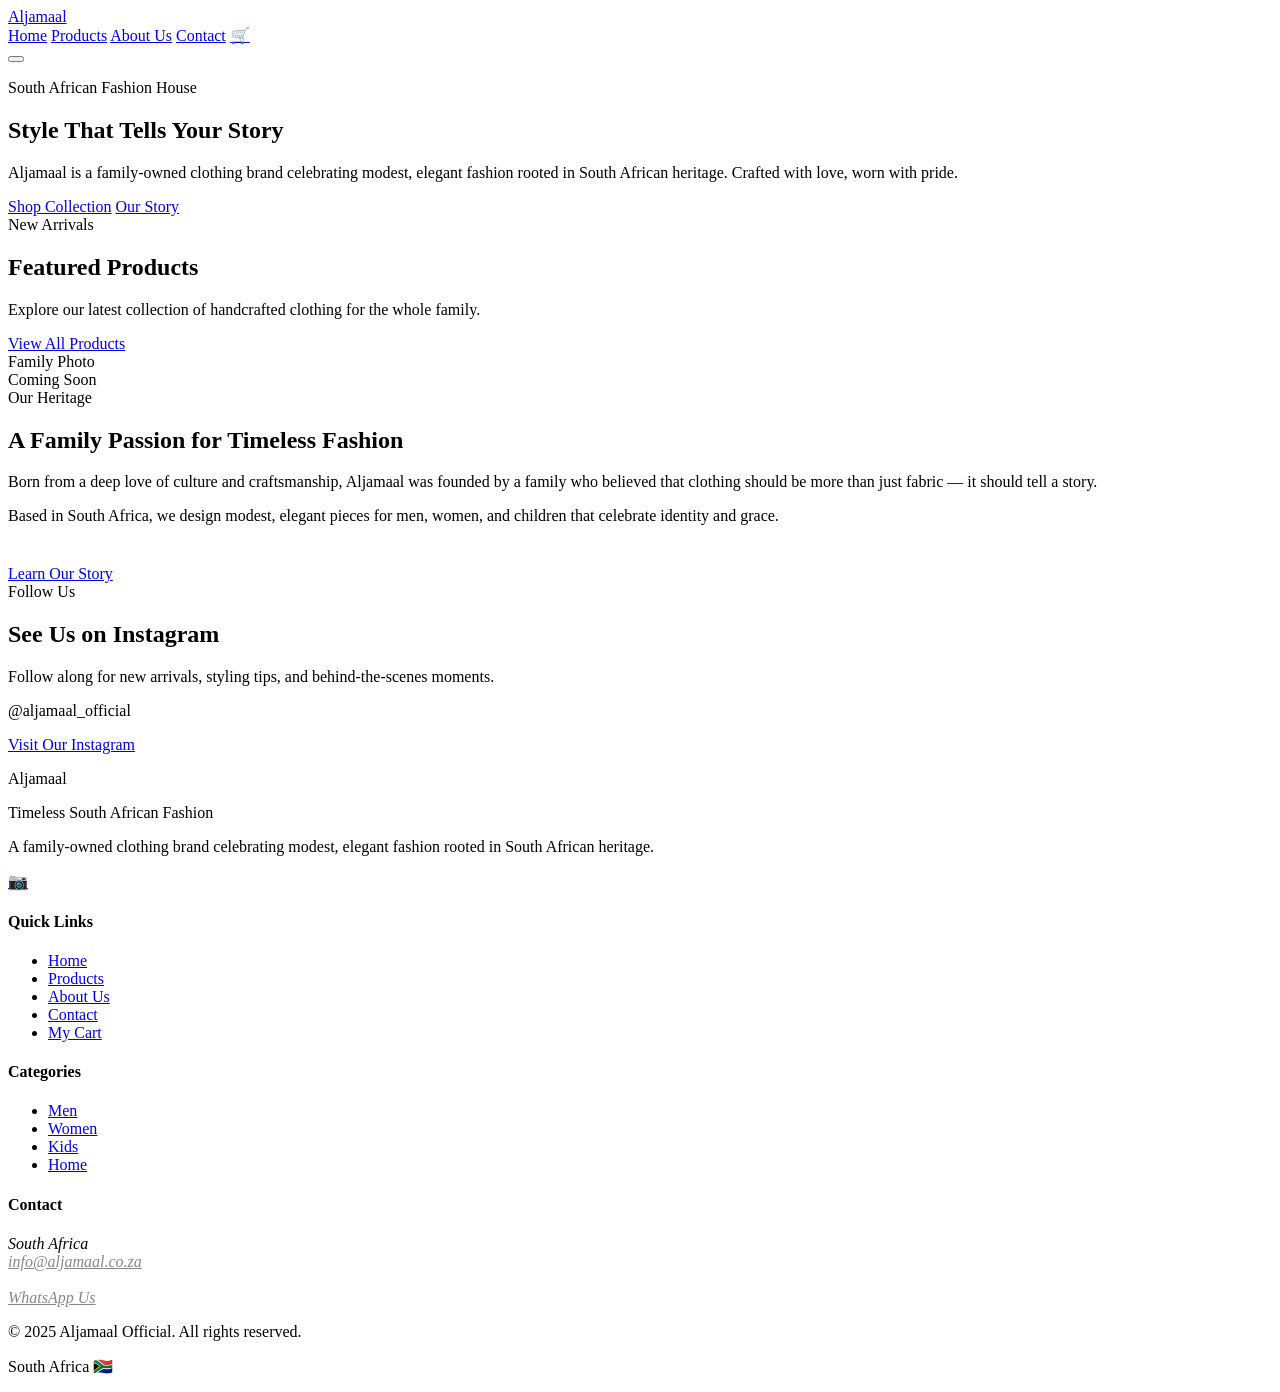
==== index.html @ 651dffe0 "Add real Aljamaal product catalog and update category filters - Replaced placeholder products with 1" ====
<!DOCTYPE html>
<html lang="en">

<head>
  <meta charset="UTF-8">
  <meta name="viewport" content="width=device-width, initial-scale=1.0">
  <title>Aljamaal Official — Timeless South African Fashion</title>
  <meta name="description" content="Aljamaal Official is a family-owned South African clothing brand offering elegant, modest fashion for men, women, and kids.">
  <link rel="stylesheet" href="css/styles.css">
</head>

<body>

  <!-- ====================================================
       NAVIGATION BAR
       ==================================================== -->
  <nav class="navbar">
    <div class="navbar-inner">

      <!-- Logo -->
      <a href="index.html" class="navbar-logo">
        <div class="logo-text">Al<span>jamaal</span></div>
      </a>

      <!-- Desktop Links -->
      <div class="navbar-links">
        <a href="index.html">Home</a>
        <a href="products.html">Products</a>
        <a href="about.html">About Us</a>
        <a href="contact.html">Contact</a>
        <a href="cart.html" class="cart-link">
          🛒
          <span class="cart-badge" style="display:none;">0</span>
        </a>
      </div>

      <!-- Hamburger button (visible on mobile only) -->
      <button class="hamburger" aria-label="Open menu">
        <span></span>
        <span></span>
        <span></span>
      </button>

    </div>
  </nav>

  <!-- ====================================================
       HERO SECTION
       ==================================================== -->
  <section class="hero">
    <div class="container">
      <div class="hero-content">
        <p class="hero-subtitle">South African Fashion House</p>
        <h1>Style That Tells <span>Your Story</span></h1>
        <p class="hero-desc">
          Aljamaal is a family-owned clothing brand celebrating modest,
          elegant fashion rooted in South African heritage. Crafted with love,
          worn with pride.
        </p>
        <div class="hero-buttons">
          <a href="products.html" class="btn btn-primary">Shop Collection</a>
          <a href="about.html" class="btn btn-outline">Our Story</a>
        </div>
      </div>
    </div>
  </section>

  <!-- ====================================================
       FEATURED PRODUCTS
       ==================================================== -->
  <section>
    <div class="container">
      <div class="section-header">
        <span class="label">New Arrivals</span>
        <h2>Featured Products</h2>
        <p>Explore our latest collection of handcrafted clothing for the whole family.</p>
      </div>

      <!-- Products are loaded here automatically by script.js -->
      <div class="products-grid" id="featured-products"></div>

      <div class="text-center mt-40">
        <a href="products.html" class="btn btn-dark">View All Products</a>
      </div>
    </div>
  </section>

  <!-- ====================================================
       ABOUT TEASER
       ==================================================== -->
  <section class="about-teaser">
    <div class="container">
      <div class="about-teaser-inner">

        <div class="about-teaser-img">
          <div class="img-placeholder">
            <span>Family Photo<br>Coming Soon</span>
          </div>
        </div>

        <div class="about-teaser-text">
          <span class="label">Our Heritage</span>
          <h2>A Family Passion for Timeless Fashion</h2>
          <p>
            Born from a deep love of culture and craftsmanship, Aljamaal was founded
            by a family who believed that clothing should be more than just fabric —
            it should tell a story.
          </p>
          <p>
            Based in South Africa, we design modest, elegant pieces for men, women,
            and children that celebrate identity and grace.
          </p>
          <a href="about.html" class="btn btn-primary" style="display:inline-block; margin-top:24px;">
            Learn Our Story
          </a>
        </div>

      </div>
    </div>
  </section>

  <!-- ====================================================
       INSTAGRAM / SOCIAL SECTION
       ==================================================== -->
  <section class="instagram-section">
    <div class="container">
      <div class="section-header">
        <span class="label">Follow Us</span>
        <h2>See Us on Instagram</h2>
        <p>Follow along for new arrivals, styling tips, and behind-the-scenes moments.</p>
      </div>
      <p class="ig-handle">@aljamaal_official</p>
      <a href="https://www.instagram.com/aljamaal_official/" target="_blank" rel="noopener" class="btn btn-dark">
        Visit Our Instagram
      </a>
    </div>
  </section>

  <!-- ====================================================
       FOOTER
       ==================================================== -->
  <footer class="footer">
    <div class="container">
      <div class="footer-grid">

        <div class="footer-brand">
          <p class="brand-name">Al<span>jamaal</span></p>
          <p class="tagline">Timeless South African Fashion</p>
          <p>A family-owned clothing brand celebrating modest, elegant fashion rooted in South African heritage.</p>
          <div class="social-links">
            <a href="https://www.instagram.com/aljamaal_official/" target="_blank" rel="noopener" aria-label="Instagram">📷</a>
          </div>
        </div>

        <div class="footer-col">
          <h4>Quick Links</h4>
          <ul>
            <li><a href="index.html">Home</a></li>
            <li><a href="products.html">Products</a></li>
            <li><a href="about.html">About Us</a></li>
            <li><a href="contact.html">Contact</a></li>
            <li><a href="cart.html">My Cart</a></li>
          </ul>
        </div>

        <div class="footer-col">
          <h4>Categories</h4>
          <ul>
            <li><a href="products.html">Men</a></li>
            <li><a href="products.html">Women</a></li>
            <li><a href="products.html">Kids</a></li>
            <li><a href="products.html">Home</a></li>
          </ul>
        </div>

        <div class="footer-col">
          <h4>Contact</h4>
          <address>
            South Africa<br>
            <!-- Replace with real contact info from your client -->
            <a href="mailto:info@aljamaal.co.za" style="color:#888;">info@aljamaal.co.za</a><br><br>
            <a href="https://wa.me/27000000000" style="color:#888;">WhatsApp Us</a>
          </address>
        </div>

      </div>

      <div class="footer-bottom">
        <p>&copy; 2025 Aljamaal Official. All rights reserved.</p>
        <p>South Africa 🇿🇦</p>
      </div>
    </div>
  </footer>

  <!-- Scripts: load product data first, then main script -->
  <script src="js/products-data.js"></script>
  <script src="js/script.js"></script>

</body>
</html>
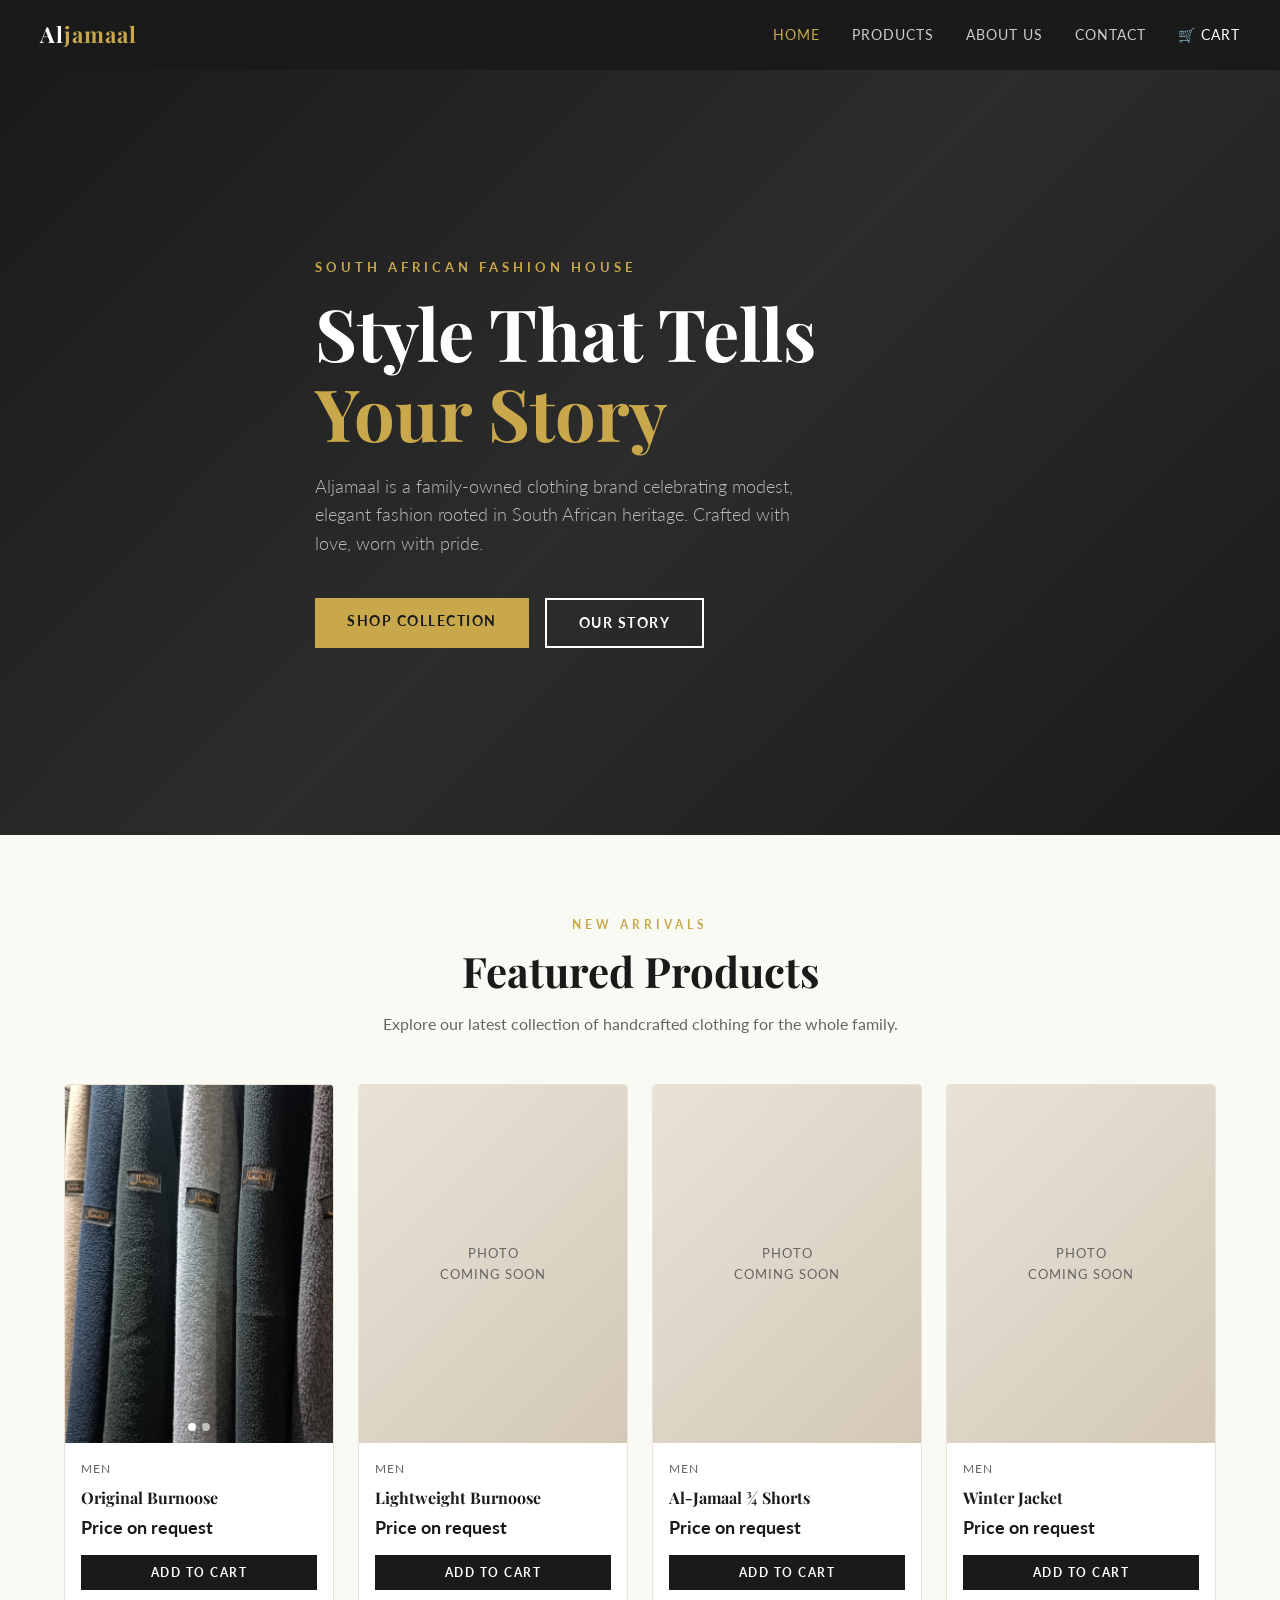
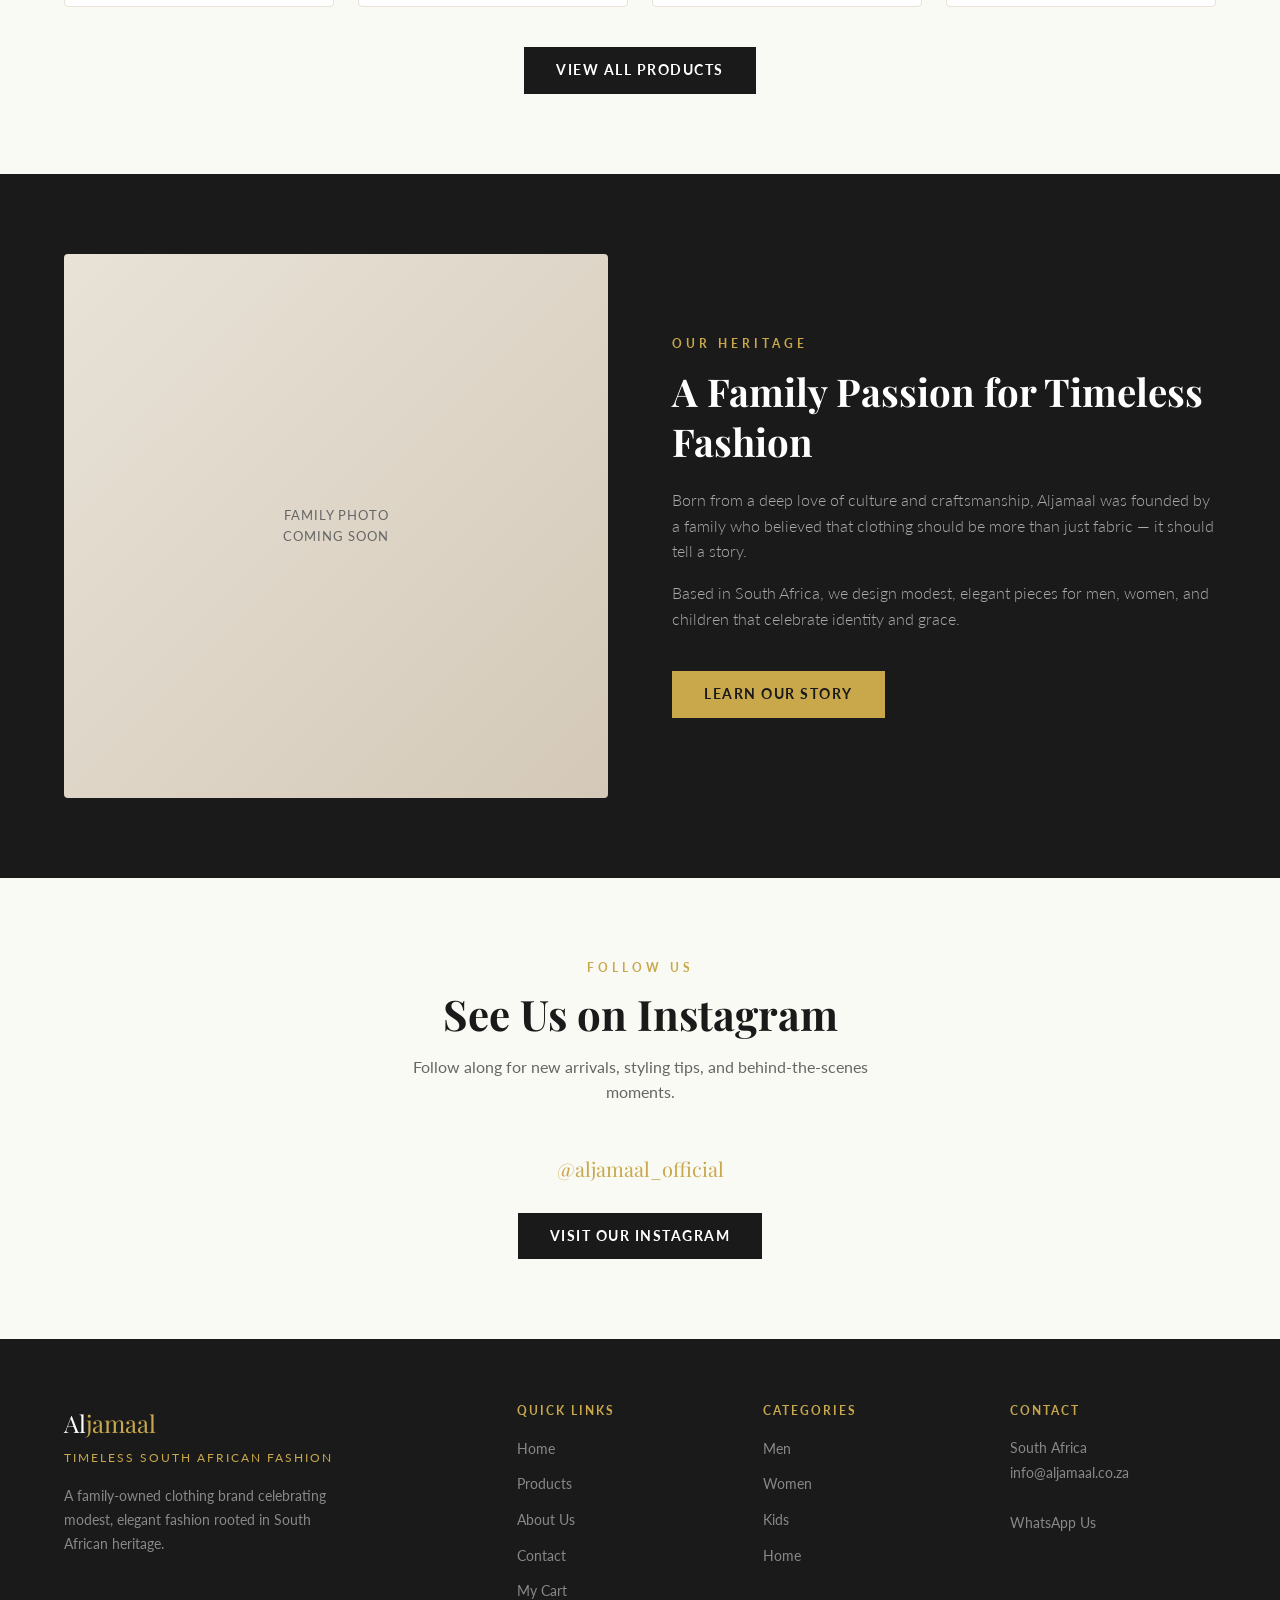
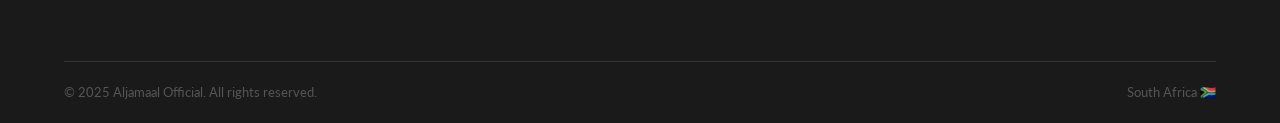
==== commit 0ef5b25d: "Add product images and image slider feature" ====
--- a/index.html
+++ b/index.html
@@ -29,7 +29,7 @@
         <a href="about.html">About Us</a>
         <a href="contact.html">Contact</a>
         <a href="cart.html" class="cart-link">
-          🛒
+          🛒 Cart
           <span class="cart-badge" style="display:none;">0</span>
         </a>
       </div>
@@ -147,9 +147,6 @@
           <p class="brand-name">Al<span>jamaal</span></p>
           <p class="tagline">Timeless South African Fashion</p>
           <p>A family-owned clothing brand celebrating modest, elegant fashion rooted in South African heritage.</p>
-          <div class="social-links">
-            <a href="https://www.instagram.com/aljamaal_official/" target="_blank" rel="noopener" aria-label="Instagram">📷</a>
-          </div>
         </div>
 
         <div class="footer-col">
@@ -166,10 +163,10 @@
         <div class="footer-col">
           <h4>Categories</h4>
           <ul>
-            <li><a href="products.html">Men</a></li>
-            <li><a href="products.html">Women</a></li>
-            <li><a href="products.html">Kids</a></li>
-            <li><a href="products.html">Home</a></li>
+            <li><a href="products.html?category=Men">Men</a></li>
+            <li><a href="products.html?category=Women">Women</a></li>
+            <li><a href="products.html?category=Kids">Kids</a></li>
+            <li><a href="products.html?category=Home">Home</a></li>
           </ul>
         </div>
 
--- a/css/styles.css
+++ b/css/styles.css
@@ -0,0 +1,1298 @@
+/* ============================================================
+   ALJAMAAL OFFICIAL — Main Stylesheet
+   Elegant & Minimal Design
+   Colors: Cream (#FAFAF5), Gold (#C9A84C), Dark (#1A1A1A)
+   Fonts: Playfair Display (headings), Lato (body)
+   ============================================================ */
+
+@import url('https://fonts.googleapis.com/css2?family=Playfair+Display:wght@400;600;700&family=Lato:wght@300;400;700&display=swap');
+
+/* ---- Reset & Base ---- */
+*, *::before, *::after {
+  box-sizing: border-box;
+  margin: 0;
+  padding: 0;
+}
+
+:root {
+  --cream:  #FAFAF5;
+  --dark:   #1A1A1A;
+  --gold:   #C9A84C;
+  --gold-light: #E8D48A;
+  --border: #E8E2D7;
+  --grey:   #666666;
+  --white:  #FFFFFF;
+  --red:    #C0392B;
+}
+
+html {
+  scroll-behavior: smooth;
+}
+
+body {
+  font-family: 'Lato', sans-serif;
+  background-color: var(--cream);
+  color: var(--dark);
+  font-size: 16px;
+  line-height: 1.6;
+}
+
+h1, h2, h3, h4, h5 {
+  font-family: 'Playfair Display', serif;
+  line-height: 1.3;
+}
+
+a {
+  text-decoration: none;
+  color: inherit;
+}
+
+img {
+  max-width: 100%;
+  display: block;
+}
+
+ul { list-style: none; }
+
+.container {
+  max-width: 1200px;
+  margin: 0 auto;
+  padding: 0 24px;
+}
+
+/* ---- Buttons ---- */
+.btn {
+  display: inline-block;
+  padding: 12px 32px;
+  border: none;
+  cursor: pointer;
+  font-family: 'Lato', sans-serif;
+  font-size: 14px;
+  font-weight: 700;
+  letter-spacing: 1.5px;
+  text-transform: uppercase;
+  transition: all 0.3s ease;
+}
+
+.btn-primary {
+  background-color: var(--gold);
+  color: var(--dark);
+}
+.btn-primary:hover {
+  background-color: var(--dark);
+  color: var(--white);
+}
+
+.btn-outline {
+  background-color: transparent;
+  border: 2px solid var(--white);
+  color: var(--white);
+}
+.btn-outline:hover {
+  background-color: var(--white);
+  color: var(--dark);
+}
+
+.btn-dark {
+  background-color: var(--dark);
+  color: var(--white);
+}
+.btn-dark:hover {
+  background-color: var(--gold);
+  color: var(--dark);
+}
+
+.btn-sm {
+  padding: 8px 20px;
+  font-size: 12px;
+}
+
+/* ============================================================
+   NAVIGATION
+   ============================================================ */
+.navbar {
+  position: sticky;
+  top: 0;
+  z-index: 1000;
+  background-color: var(--dark);
+  padding: 0 24px;
+}
+
+.navbar-inner {
+  max-width: 1200px;
+  margin: 0 auto;
+  display: flex;
+  align-items: center;
+  justify-content: space-between;
+  height: 70px;
+}
+
+/* Logo */
+.navbar-logo {
+  display: flex;
+  align-items: center;
+  gap: 10px;
+  color: var(--white);
+  font-family: 'Playfair Display', serif;
+  font-size: 22px;
+  font-weight: 700;
+  letter-spacing: 1px;
+}
+.navbar-logo img {
+  height: 40px;
+  width: auto;
+  border-radius: 4px;
+}
+.navbar-logo .logo-text span {
+  color: var(--gold);
+}
+
+/* Nav Links */
+.navbar-links {
+  display: flex;
+  align-items: center;
+  gap: 32px;
+}
+.navbar-links a {
+  color: #CCCCCC;
+  font-size: 14px;
+  font-weight: 400;
+  letter-spacing: 1px;
+  text-transform: uppercase;
+  transition: color 0.2s;
+}
+.navbar-links a:hover,
+.navbar-links a.active {
+  color: var(--gold);
+}
+
+/* Cart icon */
+.cart-link {
+  position: relative;
+  color: var(--white) !important;
+}
+.cart-badge {
+  position: absolute;
+  top: -8px;
+  right: -10px;
+  background-color: var(--gold);
+  color: var(--dark);
+  font-size: 11px;
+  font-weight: 700;
+  width: 18px;
+  height: 18px;
+  border-radius: 50%;
+  display: flex;
+  align-items: center;
+  justify-content: center;
+  line-height: 1;
+}
+
+/* Hamburger (mobile) */
+.hamburger {
+  display: none;
+  flex-direction: column;
+  gap: 5px;
+  cursor: pointer;
+  background: none;
+  border: none;
+  padding: 4px;
+}
+.hamburger span {
+  display: block;
+  width: 25px;
+  height: 2px;
+  background-color: var(--white);
+  transition: all 0.3s ease;
+}
+.hamburger.open span:nth-child(1) { transform: translateY(7px) rotate(45deg); }
+.hamburger.open span:nth-child(2) { opacity: 0; }
+.hamburger.open span:nth-child(3) { transform: translateY(-7px) rotate(-45deg); }
+
+/* ============================================================
+   HERO SECTION
+   ============================================================ */
+.hero {
+  background: linear-gradient(135deg, #1A1A1A 0%, #2C2C2C 50%, #1A1A1A 100%);
+  color: var(--white);
+  min-height: 85vh;
+  display: flex;
+  align-items: center;
+  position: relative;
+  overflow: hidden;
+}
+
+.hero-content {
+  position: relative;
+  z-index: 1;
+  max-width: 650px;
+}
+
+.hero-subtitle {
+  font-size: 13px;
+  letter-spacing: 4px;
+  text-transform: uppercase;
+  color: var(--gold);
+  margin-bottom: 16px;
+  font-weight: 700;
+}
+
+.hero h1 {
+  font-size: clamp(42px, 6vw, 72px);
+  font-weight: 700;
+  margin-bottom: 20px;
+  line-height: 1.1;
+}
+
+.hero h1 span {
+  color: var(--gold);
+}
+
+.hero-desc {
+  font-size: 18px;
+  color: #BBBBBB;
+  margin-bottom: 40px;
+  max-width: 480px;
+  font-weight: 300;
+}
+
+.hero-buttons {
+  display: flex;
+  gap: 16px;
+  flex-wrap: wrap;
+}
+
+/* ============================================================
+   SECTION HEADERS
+   ============================================================ */
+.section-header {
+  text-align: center;
+  margin-bottom: 48px;
+}
+.section-header .label {
+  display: block;
+  font-size: 12px;
+  letter-spacing: 4px;
+  text-transform: uppercase;
+  color: var(--gold);
+  font-weight: 700;
+  margin-bottom: 10px;
+}
+.section-header h2 {
+  font-size: clamp(28px, 4vw, 42px);
+  color: var(--dark);
+}
+.section-header p {
+  color: var(--grey);
+  margin-top: 12px;
+  font-size: 16px;
+  max-width: 520px;
+  margin-left: auto;
+  margin-right: auto;
+}
+
+section {
+  padding: 80px 0;
+}
+
+/* ============================================================
+   PRODUCT CARDS
+   ============================================================ */
+.products-grid {
+  display: grid;
+  grid-template-columns: repeat(4, 1fr);
+  gap: 24px;
+}
+
+.product-card {
+  background: var(--white);
+  border: 1px solid var(--border);
+  border-radius: 4px;
+  overflow: hidden;
+  transition: transform 0.3s ease, box-shadow 0.3s ease;
+}
+.product-card:hover {
+  transform: translateY(-4px);
+  box-shadow: 0 12px 32px rgba(0,0,0,0.1);
+}
+
+.product-card-img {
+  position: relative;
+  overflow: hidden;
+  aspect-ratio: 3/4;
+  background-color: #F0EDE8;
+  display: flex;
+  align-items: center;
+  justify-content: center;
+}
+.product-card-img img {
+  width: 100%;
+  height: 100%;
+  object-fit: cover;
+  transition: transform 0.4s ease;
+}
+.product-card:hover .product-card-img img {
+  transform: scale(1.04);
+}
+
+.product-card-badge {
+  position: absolute;
+  top: 12px;
+  left: 12px;
+  background: var(--gold);
+  color: var(--dark);
+  font-size: 11px;
+  font-weight: 700;
+  letter-spacing: 1px;
+  text-transform: uppercase;
+  padding: 4px 10px;
+}
+
+.product-card-info {
+  padding: 16px;
+}
+.product-card-info h3 {
+  font-family: 'Playfair Display', serif;
+  font-size: 16px;
+  margin-bottom: 4px;
+}
+.product-card-info .category {
+  font-size: 12px;
+  color: var(--grey);
+  text-transform: uppercase;
+  letter-spacing: 1px;
+  margin-bottom: 10px;
+}
+.product-card-info .price {
+  font-size: 18px;
+  font-weight: 700;
+  color: var(--dark);
+  margin-bottom: 14px;
+}
+
+.add-to-cart-btn {
+  width: 100%;
+  padding: 10px;
+  background-color: var(--dark);
+  color: var(--white);
+  border: none;
+  cursor: pointer;
+  font-family: 'Lato', sans-serif;
+  font-size: 12px;
+  font-weight: 700;
+  letter-spacing: 1.5px;
+  text-transform: uppercase;
+  transition: background-color 0.3s;
+}
+.add-to-cart-btn:hover {
+  background-color: var(--gold);
+  color: var(--dark);
+}
+
+/* ============================================================
+   ABOUT TEASER (Home page)
+   ============================================================ */
+.about-teaser {
+  background-color: var(--dark);
+  color: var(--white);
+}
+.about-teaser-inner {
+  display: grid;
+  grid-template-columns: 1fr 1fr;
+  gap: 64px;
+  align-items: center;
+}
+.about-teaser-img {
+  aspect-ratio: 1;
+  background-color: #2C2C2C;
+  border-radius: 4px;
+  overflow: hidden;
+  display: flex;
+  align-items: center;
+  justify-content: center;
+}
+.about-teaser-img img {
+  width: 100%;
+  height: 100%;
+  object-fit: cover;
+  opacity: 0.85;
+}
+.about-teaser-text .label {
+  display: block;
+  font-size: 12px;
+  letter-spacing: 4px;
+  text-transform: uppercase;
+  color: var(--gold);
+  font-weight: 700;
+  margin-bottom: 14px;
+}
+.about-teaser-text h2 {
+  font-size: clamp(28px, 3vw, 40px);
+  margin-bottom: 20px;
+}
+.about-teaser-text p {
+  color: #AAAAAA;
+  margin-bottom: 16px;
+  font-weight: 300;
+  font-size: 16px;
+}
+
+/* ============================================================
+   INSTAGRAM SECTION
+   ============================================================ */
+.instagram-section {
+  background-color: var(--cream);
+  text-align: center;
+}
+.instagram-section .ig-handle {
+  font-size: 20px;
+  color: var(--gold);
+  font-family: 'Playfair Display', serif;
+  margin-bottom: 28px;
+}
+
+/* ============================================================
+   CATEGORY FILTER (Products page)
+   ============================================================ */
+.filter-bar {
+  display: flex;
+  justify-content: center;
+  gap: 12px;
+  margin-bottom: 40px;
+  flex-wrap: wrap;
+}
+.filter-btn {
+  padding: 8px 24px;
+  border: 1px solid var(--border);
+  background: var(--white);
+  color: var(--grey);
+  cursor: pointer;
+  font-family: 'Lato', sans-serif;
+  font-size: 13px;
+  font-weight: 700;
+  letter-spacing: 1px;
+  text-transform: uppercase;
+  transition: all 0.2s;
+}
+.filter-btn:hover,
+.filter-btn.active {
+  background-color: var(--dark);
+  color: var(--white);
+  border-color: var(--dark);
+}
+
+/* ============================================================
+   PAGE HERO (inner pages)
+   ============================================================ */
+.page-hero {
+  background-color: var(--dark);
+  color: var(--white);
+  padding: 64px 24px;
+  text-align: center;
+}
+.page-hero .label {
+  display: block;
+  font-size: 12px;
+  letter-spacing: 4px;
+  text-transform: uppercase;
+  color: var(--gold);
+  font-weight: 700;
+  margin-bottom: 12px;
+}
+.page-hero h1 {
+  font-size: clamp(32px, 5vw, 56px);
+}
+
+/* ============================================================
+   ABOUT PAGE
+   ============================================================ */
+.about-story {
+  display: grid;
+  grid-template-columns: 1fr 1fr;
+  gap: 64px;
+  align-items: center;
+}
+.about-story-img {
+  aspect-ratio: 4/5;
+  background-color: #E8E2D7;
+  border-radius: 4px;
+  overflow: hidden;
+  display: flex;
+  align-items: center;
+  justify-content: center;
+}
+.about-story-img img {
+  width: 100%;
+  height: 100%;
+  object-fit: cover;
+}
+.about-story-text h2 {
+  font-size: clamp(26px, 3vw, 36px);
+  margin-bottom: 20px;
+}
+.about-story-text p {
+  color: var(--grey);
+  margin-bottom: 16px;
+}
+
+.values-grid {
+  display: grid;
+  grid-template-columns: repeat(3, 1fr);
+  gap: 32px;
+  margin-top: 40px;
+}
+.value-card {
+  text-align: center;
+  padding: 40px 24px;
+  border: 1px solid var(--border);
+  background: var(--white);
+}
+.value-card .icon {
+  font-size: 36px;
+  margin-bottom: 16px;
+}
+.value-card h3 {
+  font-size: 20px;
+  margin-bottom: 10px;
+}
+.value-card p {
+  color: var(--grey);
+  font-size: 14px;
+}
+
+/* ============================================================
+   CONTACT PAGE
+   ============================================================ */
+.contact-grid {
+  display: grid;
+  grid-template-columns: 1fr 1fr;
+  gap: 64px;
+}
+.contact-info h3 {
+  font-size: 22px;
+  margin-bottom: 16px;
+}
+.contact-info p {
+  color: var(--grey);
+  margin-bottom: 24px;
+}
+.contact-item {
+  display: flex;
+  align-items: flex-start;
+  gap: 14px;
+  margin-bottom: 20px;
+}
+.contact-item .contact-icon {
+  font-size: 20px;
+  min-width: 28px;
+  margin-top: 2px;
+}
+.contact-item p {
+  margin: 0;
+  font-size: 15px;
+}
+
+.whatsapp-btn {
+  display: inline-flex;
+  align-items: center;
+  gap: 10px;
+  background-color: #25D366;
+  color: var(--white);
+  padding: 14px 28px;
+  border-radius: 4px;
+  font-weight: 700;
+  font-size: 15px;
+  transition: background-color 0.2s;
+  margin-top: 8px;
+}
+.whatsapp-btn:hover {
+  background-color: #1EBE57;
+}
+
+/* Contact Form */
+.contact-form h3 {
+  font-size: 22px;
+  margin-bottom: 24px;
+}
+.form-group {
+  margin-bottom: 20px;
+}
+.form-group label {
+  display: block;
+  font-size: 13px;
+  font-weight: 700;
+  letter-spacing: 1px;
+  text-transform: uppercase;
+  color: var(--dark);
+  margin-bottom: 8px;
+}
+.form-group input,
+.form-group textarea,
+.form-group select {
+  width: 100%;
+  padding: 12px 16px;
+  border: 1px solid var(--border);
+  background-color: var(--white);
+  font-family: 'Lato', sans-serif;
+  font-size: 15px;
+  color: var(--dark);
+  transition: border-color 0.2s;
+  outline: none;
+  border-radius: 2px;
+}
+.form-group input:focus,
+.form-group textarea:focus,
+.form-group select:focus {
+  border-color: var(--gold);
+}
+.form-group textarea {
+  resize: vertical;
+  min-height: 120px;
+}
+
+/* ============================================================
+   CART PAGE
+   ============================================================ */
+.cart-layout {
+  display: grid;
+  grid-template-columns: 1fr 320px;
+  gap: 40px;
+  align-items: start;
+}
+
+.cart-table {
+  width: 100%;
+  border-collapse: collapse;
+}
+.cart-table th {
+  text-align: left;
+  padding: 12px 16px;
+  font-size: 12px;
+  letter-spacing: 1.5px;
+  text-transform: uppercase;
+  color: var(--grey);
+  border-bottom: 1px solid var(--border);
+}
+.cart-table td {
+  padding: 20px 16px;
+  border-bottom: 1px solid var(--border);
+  vertical-align: middle;
+}
+
+.cart-item-info {
+  display: flex;
+  align-items: center;
+  gap: 16px;
+}
+.cart-item-img {
+  width: 70px;
+  height: 85px;
+  object-fit: cover;
+  background-color: #F0EDE8;
+  border-radius: 2px;
+  flex-shrink: 0;
+}
+.cart-item-name {
+  font-family: 'Playfair Display', serif;
+  font-size: 15px;
+}
+.cart-item-cat {
+  font-size: 12px;
+  color: var(--grey);
+  text-transform: uppercase;
+  letter-spacing: 1px;
+}
+
+.qty-control {
+  display: flex;
+  align-items: center;
+  border: 1px solid var(--border);
+  width: fit-content;
+}
+.qty-control button {
+  width: 32px;
+  height: 32px;
+  background: none;
+  border: none;
+  cursor: pointer;
+  font-size: 16px;
+  color: var(--dark);
+  transition: background-color 0.2s;
+}
+.qty-control button:hover { background-color: #F0EDE8; }
+.qty-control span {
+  width: 40px;
+  text-align: center;
+  font-size: 15px;
+  font-weight: 700;
+}
+
+.remove-btn {
+  background: none;
+  border: none;
+  cursor: pointer;
+  color: var(--grey);
+  font-size: 18px;
+  transition: color 0.2s;
+}
+.remove-btn:hover { color: var(--red); }
+
+/* Cart Summary box */
+.cart-summary {
+  background: var(--white);
+  border: 1px solid var(--border);
+  padding: 28px;
+}
+.cart-summary h3 {
+  font-size: 20px;
+  margin-bottom: 20px;
+  padding-bottom: 16px;
+  border-bottom: 1px solid var(--border);
+}
+.summary-row {
+  display: flex;
+  justify-content: space-between;
+  margin-bottom: 12px;
+  font-size: 15px;
+}
+.summary-row.total {
+  font-weight: 700;
+  font-size: 18px;
+  padding-top: 16px;
+  border-top: 1px solid var(--border);
+  margin-top: 16px;
+}
+.cart-summary .btn {
+  width: 100%;
+  text-align: center;
+  margin-top: 20px;
+  display: block;
+}
+
+.empty-cart {
+  text-align: center;
+  padding: 80px 0;
+  grid-column: 1 / -1;
+}
+.empty-cart h2 {
+  font-size: 28px;
+  margin-bottom: 12px;
+}
+.empty-cart p {
+  color: var(--grey);
+  margin-bottom: 28px;
+}
+
+/* ============================================================
+   CHECKOUT PAGE
+   ============================================================ */
+.checkout-layout {
+  display: grid;
+  grid-template-columns: 1fr 380px;
+  gap: 48px;
+  align-items: start;
+}
+.checkout-form-section h2 {
+  font-size: 26px;
+  margin-bottom: 28px;
+  padding-bottom: 16px;
+  border-bottom: 1px solid var(--border);
+}
+.form-row {
+  display: grid;
+  grid-template-columns: 1fr 1fr;
+  gap: 16px;
+}
+
+.order-summary-box {
+  background: var(--white);
+  border: 1px solid var(--border);
+  padding: 28px;
+  position: sticky;
+  top: 90px;
+}
+.order-summary-box h3 {
+  font-size: 20px;
+  margin-bottom: 20px;
+  padding-bottom: 16px;
+  border-bottom: 1px solid var(--border);
+}
+.order-item {
+  display: flex;
+  justify-content: space-between;
+  gap: 12px;
+  margin-bottom: 12px;
+  font-size: 14px;
+}
+.order-item-name {
+  flex: 1;
+  color: var(--grey);
+}
+
+.payfast-section {
+  margin-top: 24px;
+  padding-top: 24px;
+  border-top: 1px solid var(--border);
+  text-align: center;
+}
+.payfast-section p {
+  font-size: 12px;
+  color: var(--grey);
+  margin-bottom: 16px;
+}
+.payfast-logos {
+  display: flex;
+  justify-content: center;
+  gap: 8px;
+  flex-wrap: wrap;
+  margin-bottom: 12px;
+  font-size: 11px;
+  color: var(--grey);
+  letter-spacing: 1px;
+}
+
+/* ============================================================
+   FOOTER
+   ============================================================ */
+.footer {
+  background-color: var(--dark);
+  color: var(--white);
+  padding: 64px 0 0;
+}
+
+.footer-grid {
+  display: grid;
+  grid-template-columns: 2fr 1fr 1fr 1fr;
+  gap: 40px;
+  padding-bottom: 48px;
+  border-bottom: 1px solid #333333;
+}
+
+.footer-brand .brand-name {
+  font-family: 'Playfair Display', serif;
+  font-size: 24px;
+  color: var(--white);
+  margin-bottom: 4px;
+}
+.footer-brand .brand-name span {
+  color: var(--gold);
+}
+.footer-brand .tagline {
+  font-size: 12px;
+  color: var(--gold);
+  letter-spacing: 2px;
+  text-transform: uppercase;
+  margin-bottom: 16px;
+}
+.footer-brand p {
+  color: #888888;
+  font-size: 14px;
+  max-width: 280px;
+  line-height: 1.7;
+}
+
+.footer-col h4 {
+  font-family: 'Lato', sans-serif;
+  font-size: 12px;
+  letter-spacing: 2px;
+  text-transform: uppercase;
+  color: var(--gold);
+  margin-bottom: 16px;
+}
+.footer-col ul li {
+  margin-bottom: 10px;
+}
+.footer-col ul li a {
+  color: #888888;
+  font-size: 14px;
+  transition: color 0.2s;
+}
+.footer-col ul li a:hover {
+  color: var(--white);
+}
+.footer-col address {
+  font-style: normal;
+  color: #888888;
+  font-size: 14px;
+  line-height: 1.8;
+}
+
+.social-links {
+  display: flex;
+  gap: 12px;
+  margin-top: 16px;
+}
+.social-links a {
+  width: 36px;
+  height: 36px;
+  border: 1px solid #333333;
+  display: flex;
+  align-items: center;
+  justify-content: center;
+  color: #888888;
+  font-size: 16px;
+  transition: all 0.2s;
+  text-decoration: none;
+}
+.social-links a:hover {
+  border-color: var(--gold);
+  color: var(--gold);
+}
+
+.footer-bottom {
+  padding: 20px 0;
+  display: flex;
+  justify-content: space-between;
+  align-items: center;
+  font-size: 13px;
+  color: #555555;
+}
+
+/* ============================================================
+   UTILITY
+   ============================================================ */
+.text-center { text-align: center; }
+.mt-16 { margin-top: 16px; }
+.mt-24 { margin-top: 24px; }
+.mt-40 { margin-top: 40px; }
+
+/* Toast notification */
+.toast {
+  position: fixed;
+  bottom: 30px;
+  right: 30px;
+  background-color: var(--dark);
+  color: var(--white);
+  padding: 14px 24px;
+  border-left: 4px solid var(--gold);
+  font-size: 14px;
+  font-weight: 700;
+  z-index: 9999;
+  transform: translateX(120%);
+  transition: transform 0.4s ease;
+  border-radius: 2px;
+  max-width: 280px;
+}
+.toast.show {
+  transform: translateX(0);
+}
+
+/* Placeholder image box */
+.img-placeholder {
+  width: 100%;
+  height: 100%;
+  display: flex;
+  align-items: center;
+  justify-content: center;
+  background: linear-gradient(135deg, #E8E2D7, #D4C9B8);
+  color: var(--grey);
+  font-size: 13px;
+  letter-spacing: 1px;
+  text-transform: uppercase;
+  text-align: center;
+  padding: 16px;
+}
+
+/* ============================================================
+   BREADCRUMB
+   ============================================================ */
+.breadcrumb-bar {
+  background-color: var(--white);
+  border-bottom: 1px solid var(--border);
+  padding: 12px 0;
+}
+.breadcrumb {
+  display: flex;
+  align-items: center;
+  gap: 8px;
+  font-size: 13px;
+  color: var(--grey);
+}
+.breadcrumb a {
+  color: var(--grey);
+  transition: color 0.2s;
+}
+.breadcrumb a:hover { color: var(--gold); }
+.breadcrumb span { color: var(--grey); }
+
+/* ============================================================
+   PRODUCT DETAIL PAGE
+   ============================================================ */
+.product-detail {
+  display: grid;
+  grid-template-columns: 1fr 1fr;
+  gap: 64px;
+  align-items: start;
+}
+
+/* ── Card Slider (products grid) ──────────────────────── */
+.card-slider {
+  position: relative;
+  width: 100%;
+  height: 100%;
+}
+.card-slider .slide {
+  display: none;
+  width: 100%;
+  height: 100%;
+}
+.card-slider .slide.active {
+  display: block;
+}
+.card-slider-btn {
+  position: absolute;
+  top: 50%;
+  transform: translateY(-50%);
+  background: rgba(255,255,255,0.85);
+  border: none;
+  width: 32px;
+  height: 32px;
+  border-radius: 50%;
+  font-size: 20px;
+  cursor: pointer;
+  z-index: 2;
+  display: flex;
+  align-items: center;
+  justify-content: center;
+  color: var(--dark);
+  opacity: 0;
+  transition: opacity 0.2s;
+}
+.product-card-img:hover .card-slider-btn { opacity: 1; }
+.card-slider-prev { left: 8px; }
+.card-slider-next { right: 8px; }
+
+.product-detail-img {
+  position: relative;
+  aspect-ratio: 3/4;
+  background-color: #F0EDE8;
+  border-radius: 4px;
+  overflow: hidden;
+}
+
+/* ── Image Slider ─────────────────────────────────────── */
+.img-slider {
+  position: relative;
+  width: 100%;
+  height: 100%;
+}
+.img-slider .slide {
+  display: none;
+  width: 100%;
+  height: 100%;
+}
+.img-slider .slide.active {
+  display: block;
+}
+.slider-btn {
+  position: absolute;
+  top: 50%;
+  transform: translateY(-50%);
+  background: rgba(255,255,255,0.85);
+  border: none;
+  width: 40px;
+  height: 40px;
+  border-radius: 50%;
+  font-size: 22px;
+  cursor: pointer;
+  z-index: 2;
+  display: flex;
+  align-items: center;
+  justify-content: center;
+  color: var(--dark);
+  transition: background 0.2s;
+}
+.slider-btn:hover { background: #fff; }
+.slider-prev { left: 12px; }
+.slider-next { right: 12px; }
+.slider-dots {
+  position: absolute;
+  bottom: 12px;
+  left: 50%;
+  transform: translateX(-50%);
+  display: flex;
+  gap: 6px;
+}
+.dot {
+  width: 8px;
+  height: 8px;
+  border-radius: 50%;
+  background: rgba(255,255,255,0.6);
+  cursor: pointer;
+  transition: background 0.2s;
+}
+.dot.active { background: #fff; }
+
+.product-detail-badge {
+  position: absolute;
+  top: 16px;
+  left: 16px;
+  background: var(--gold);
+  color: var(--dark);
+  font-size: 12px;
+  font-weight: 700;
+  letter-spacing: 1px;
+  text-transform: uppercase;
+  padding: 5px 12px;
+  z-index: 1;
+}
+
+.product-detail-info {
+  padding-top: 8px;
+}
+
+.product-detail-category {
+  font-size: 12px;
+  letter-spacing: 3px;
+  text-transform: uppercase;
+  color: var(--gold);
+  font-weight: 700;
+  margin-bottom: 12px;
+}
+
+.product-detail-name {
+  font-size: clamp(28px, 4vw, 42px);
+  margin-bottom: 16px;
+  line-height: 1.2;
+}
+
+.product-detail-price {
+  font-size: 28px;
+  font-weight: 700;
+  color: var(--dark);
+  margin-bottom: 20px;
+}
+
+.product-detail-desc {
+  font-size: 16px;
+  color: var(--grey);
+  line-height: 1.8;
+  margin-bottom: 32px;
+  padding-bottom: 32px;
+  border-bottom: 1px solid var(--border);
+}
+
+.product-detail-qty {
+  margin-bottom: 24px;
+}
+.product-detail-qty label {
+  display: block;
+  font-size: 13px;
+  font-weight: 700;
+  letter-spacing: 1px;
+  text-transform: uppercase;
+  margin-bottom: 10px;
+}
+
+.product-detail-actions {
+  display: flex;
+  gap: 12px;
+  margin-bottom: 32px;
+}
+
+.product-detail-meta {
+  padding-top: 24px;
+  border-top: 1px solid var(--border);
+}
+.product-detail-meta p {
+  font-size: 14px;
+  color: var(--grey);
+  margin-bottom: 8px;
+}
+.product-detail-meta strong {
+  color: var(--dark);
+}
+
+/* ============================================================
+   RESPONSIVE — TABLET (max 1024px)
+   ============================================================ */
+@media (max-width: 1024px) {
+  .products-grid {
+    grid-template-columns: repeat(2, 1fr);
+  }
+  .footer-grid {
+    grid-template-columns: 1fr 1fr;
+    gap: 32px;
+  }
+  .about-teaser-inner,
+  .about-story {
+    grid-template-columns: 1fr;
+    gap: 40px;
+  }
+  .about-teaser-img,
+  .about-story-img {
+    aspect-ratio: 16/7;
+  }
+  .cart-layout,
+  .checkout-layout,
+  .product-detail {
+    grid-template-columns: 1fr;
+  }
+  .values-grid {
+    grid-template-columns: 1fr 1fr;
+  }
+  .contact-grid {
+    grid-template-columns: 1fr;
+    gap: 40px;
+  }
+}
+
+/* ============================================================
+   RESPONSIVE — MOBILE (max 768px)
+   ============================================================ */
+@media (max-width: 768px) {
+  /* Nav */
+  .hamburger { display: flex; }
+  .navbar-links {
+    display: none;
+    position: absolute;
+    top: 70px;
+    left: 0;
+    right: 0;
+    background-color: var(--dark);
+    flex-direction: column;
+    align-items: flex-start;
+    gap: 0;
+    padding: 16px 24px;
+    border-top: 1px solid #333333;
+  }
+  .navbar-links.open { display: flex; }
+  .navbar-links a {
+    padding: 12px 0;
+    width: 100%;
+    border-bottom: 1px solid #333333;
+  }
+  .navbar-links a:last-child { border-bottom: none; }
+
+  /* Hero */
+  .hero {
+    min-height: 70vh;
+    padding: 60px 0;
+  }
+  .hero-buttons { flex-direction: column; align-items: flex-start; }
+
+  /* Products */
+  .products-grid {
+    grid-template-columns: 1fr 1fr;
+    gap: 16px;
+  }
+
+  section { padding: 56px 0; }
+
+  /* About */
+  .values-grid { grid-template-columns: 1fr; }
+
+  /* Footer */
+  .footer-grid { grid-template-columns: 1fr; }
+  .footer-bottom { flex-direction: column; gap: 8px; text-align: center; }
+
+  /* Cart/Checkout */
+  .form-row { grid-template-columns: 1fr; }
+  .cart-table th:last-child,
+  .cart-table td:last-child { display: none; }
+}
+
+@media (max-width: 480px) {
+  .products-grid { grid-template-columns: 1fr; }
+  .hero h1 { font-size: 36px; }
+}
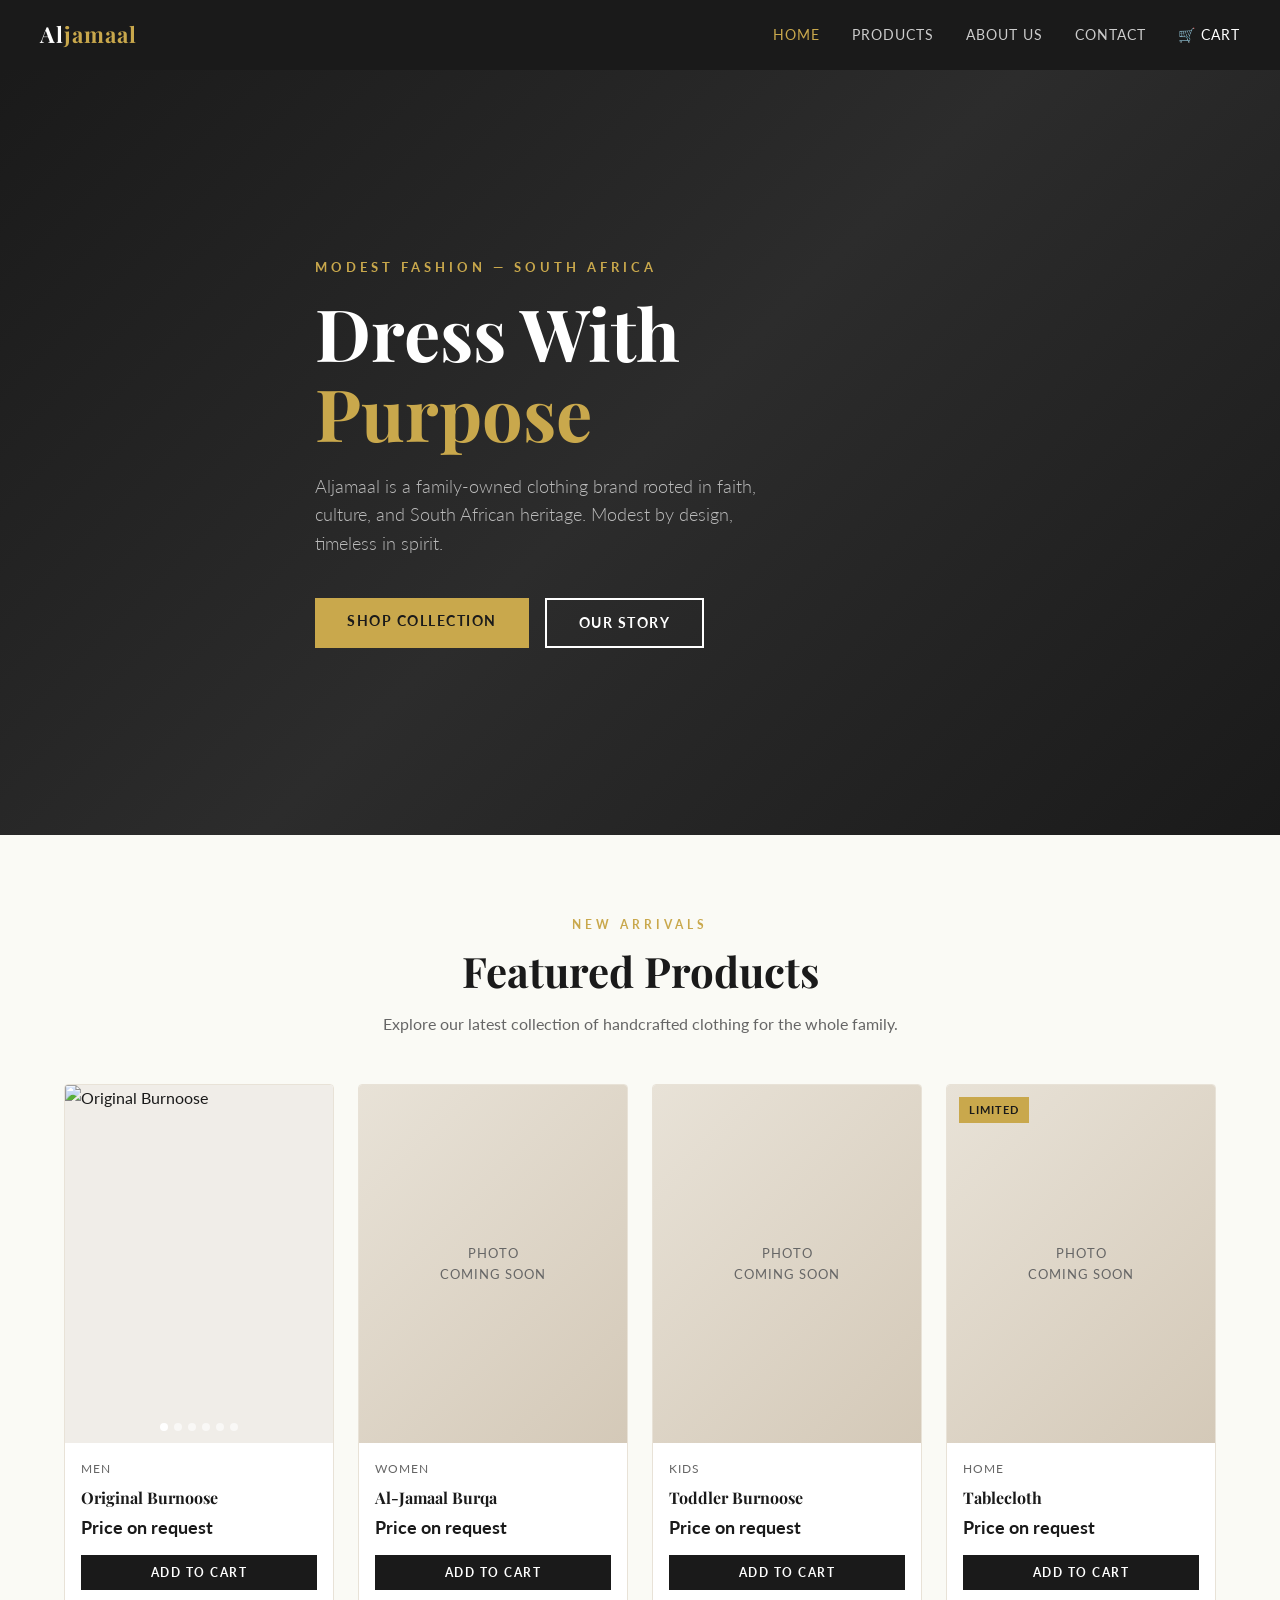
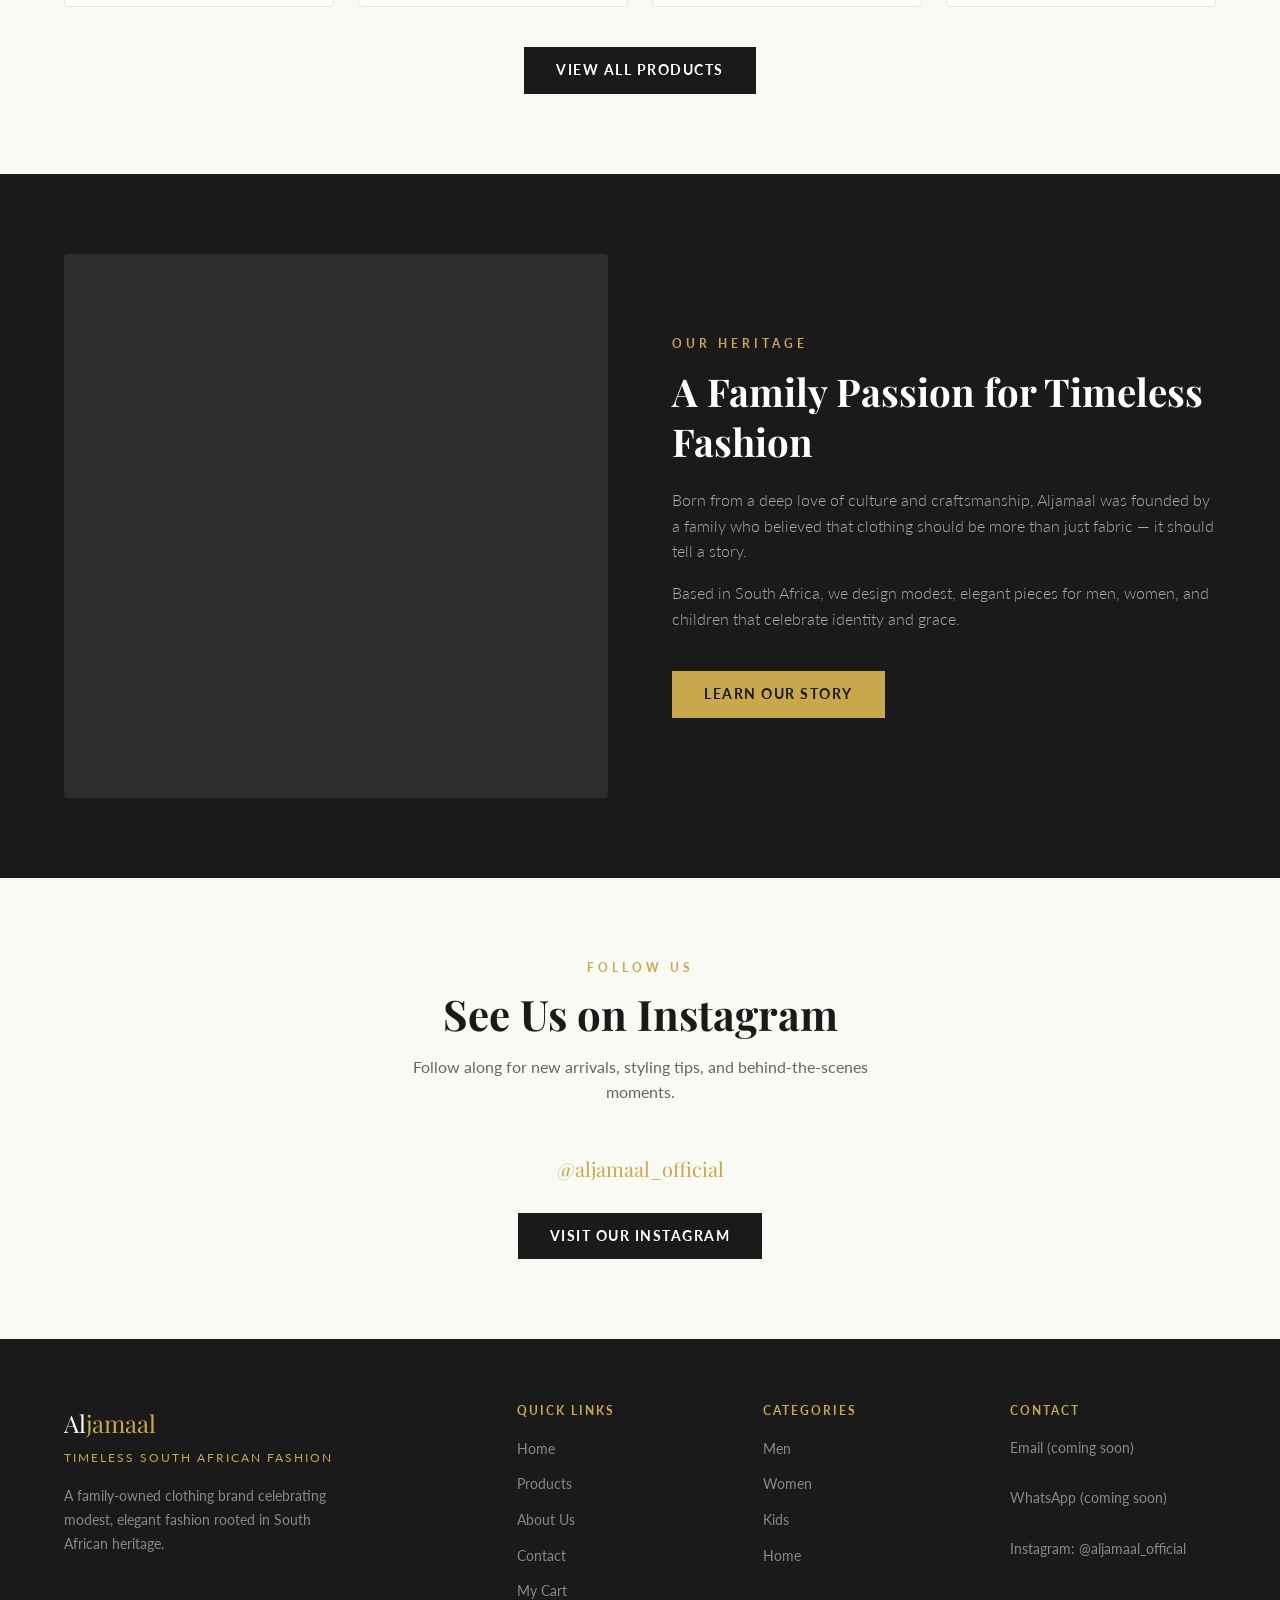
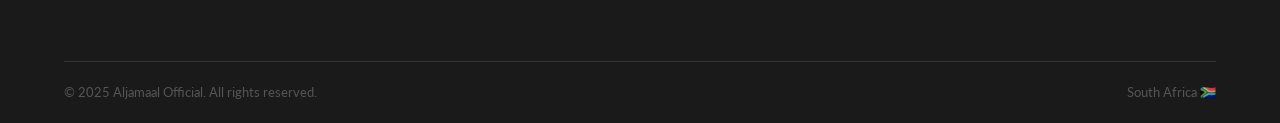
==== commit e999df65: "Add Lightweight Burnoose images, update footer contacts, featured products, and checkout back link C" ====
--- a/index.html
+++ b/index.html
@@ -6,7 +6,7 @@
   <meta name="viewport" content="width=device-width, initial-scale=1.0">
   <title>Aljamaal Official — Timeless South African Fashion</title>
   <meta name="description" content="Aljamaal Official is a family-owned South African clothing brand offering elegant, modest fashion for men, women, and kids.">
-  <link rel="stylesheet" href="css/styles.css">
+  <link rel="stylesheet" href="css/styles.css?v=2">
 </head>
 
 <body>
@@ -50,12 +50,11 @@
   <section class="hero">
     <div class="container">
       <div class="hero-content">
-        <p class="hero-subtitle">South African Fashion House</p>
-        <h1>Style That Tells <span>Your Story</span></h1>
+        <p class="hero-subtitle">Modest Fashion — South Africa</p>
+        <h1>Dress With <span>Purpose</span></h1>
         <p class="hero-desc">
-          Aljamaal is a family-owned clothing brand celebrating modest,
-          elegant fashion rooted in South African heritage. Crafted with love,
-          worn with pride.
+          Aljamaal is a family-owned clothing brand rooted in faith, culture,
+          and South African heritage. Modest by design, timeless in spirit.
         </p>
         <div class="hero-buttons">
           <a href="products.html" class="btn btn-primary">Shop Collection</a>
@@ -93,9 +92,9 @@
       <div class="about-teaser-inner">
 
         <div class="about-teaser-img">
-          <div class="img-placeholder">
-            <span>Family Photo<br>Coming Soon</span>
-          </div>
+          <video autoplay muted loop playsinline style="width:100%;height:100%;object-fit:cover;">
+            <source src="images/Video.mp4" type="video/mp4">
+          </video>
         </div>
 
         <div class="about-teaser-text">
@@ -173,10 +172,9 @@
         <div class="footer-col">
           <h4>Contact</h4>
           <address>
-            South Africa<br>
-            <!-- Replace with real contact info from your client -->
-            <a href="mailto:info@aljamaal.co.za" style="color:#888;">info@aljamaal.co.za</a><br><br>
-            <a href="https://wa.me/27000000000" style="color:#888;">WhatsApp Us</a>
+            <a href="mailto:info@aljamaal.co.za" style="color:#888;">Email (coming soon)</a><br><br>
+            <a href="https://wa.me/27000000000" style="color:#888;">WhatsApp (coming soon)</a><br><br>
+            <a href="https://www.instagram.com/aljamaal_official/" target="_blank" style="color:#888;">Instagram: @aljamaal_official</a>
           </address>
         </div>
 
--- a/css/styles.css
+++ b/css/styles.css
@@ -1030,14 +1030,21 @@
   position: relative;
   width: 100%;
   height: 100%;
+  overflow: hidden;
 }
 .card-slider .slide {
-  display: none;
+  position: absolute;
+  top: 0;
+  left: 0;
   width: 100%;
   height: 100%;
+  opacity: 0;
+  pointer-events: none;
+  transition: opacity 0.3s ease;
 }
 .card-slider .slide.active {
-  display: block;
+  opacity: 1;
+  pointer-events: auto;
 }
 .card-slider-btn {
   position: absolute;
@@ -1075,14 +1082,21 @@
   position: relative;
   width: 100%;
   height: 100%;
+  overflow: hidden;
 }
 .img-slider .slide {
-  display: none;
+  position: absolute;
+  top: 0;
+  left: 0;
   width: 100%;
   height: 100%;
+  opacity: 0;
+  pointer-events: none;
+  transition: opacity 0.4s ease;
 }
 .img-slider .slide.active {
-  display: block;
+  opacity: 1;
+  pointer-events: auto;
 }
 .slider-btn {
   position: absolute;
@@ -1296,3 +1310,25 @@
   .products-grid { grid-template-columns: 1fr; }
   .hero h1 { font-size: 36px; }
 }
+
+/* ============================================================
+   SLIDERS — MOBILE / TOUCH
+   ============================================================ */
+@media (hover: none), (max-width: 768px) {
+  /* Always show card slider nav buttons on touch devices */
+  .card-slider-btn {
+    opacity: 1;
+    width: 36px;
+    height: 36px;
+  }
+  /* Larger tap targets for detail slider buttons */
+  .slider-btn {
+    width: 44px;
+    height: 44px;
+  }
+  /* Larger dots for touch */
+  .dot {
+    width: 10px;
+    height: 10px;
+  }
+}
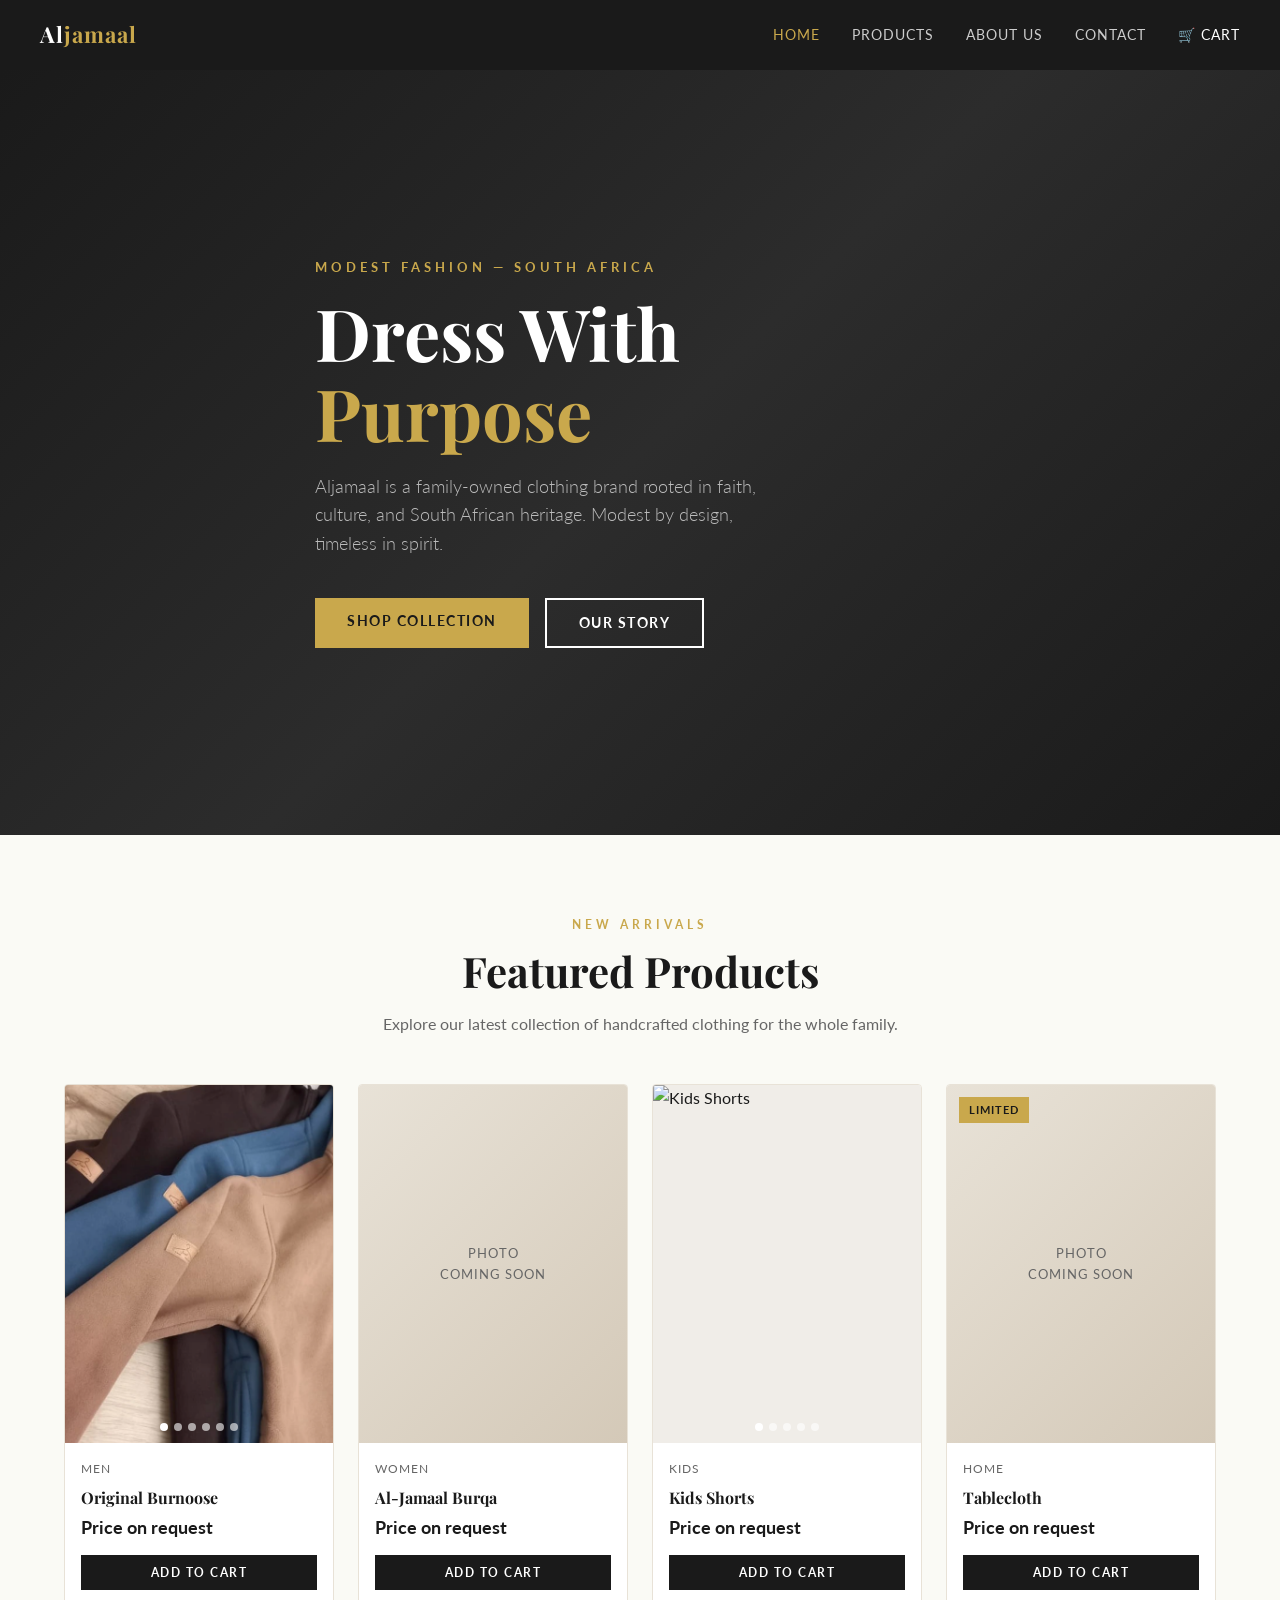
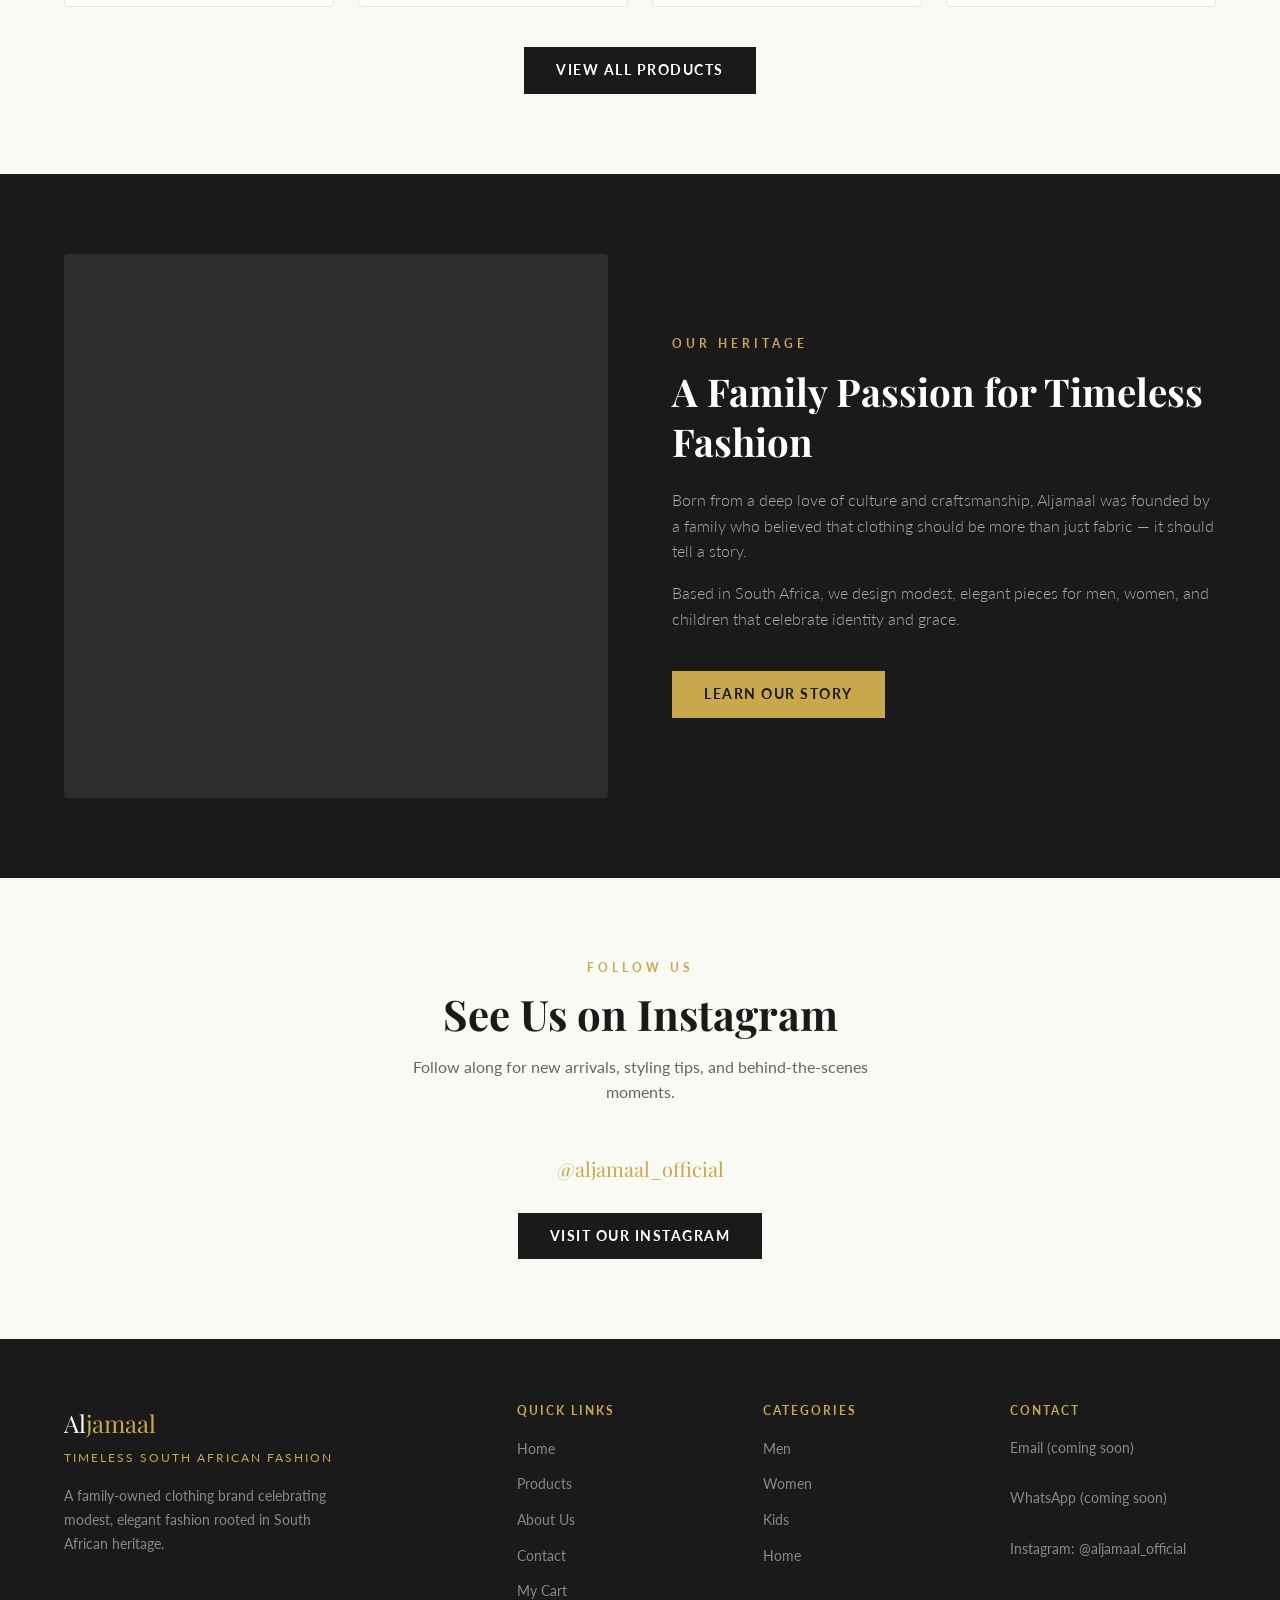
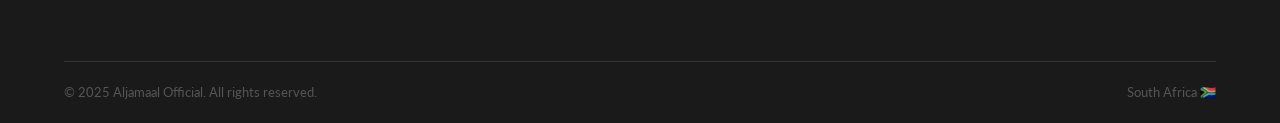
==== commit 48c336ce: "Update HTML pages and remove old Burnoose images Co-Authored-By: Claude Sonnet 4.6 <noreply@anthropi" ====
--- a/index.html
+++ b/index.html
@@ -172,7 +172,8 @@
         <div class="footer-col">
           <h4>Contact</h4>
           <address>
-            <a href="mailto:info@aljamaal.co.za" style="color:#888;">Email (coming soon)</a><br><br>
+            <!-- This is fake email. Replacing it eventually -->
+            <a href="mailto:contact@aljamaal.com" style="color:#888;">Email (coming soon)</a><br><br>
             <a href="https://wa.me/27000000000" style="color:#888;">WhatsApp (coming soon)</a><br><br>
             <a href="https://www.instagram.com/aljamaal_official/" target="_blank" style="color:#888;">Instagram: @aljamaal_official</a>
           </address>
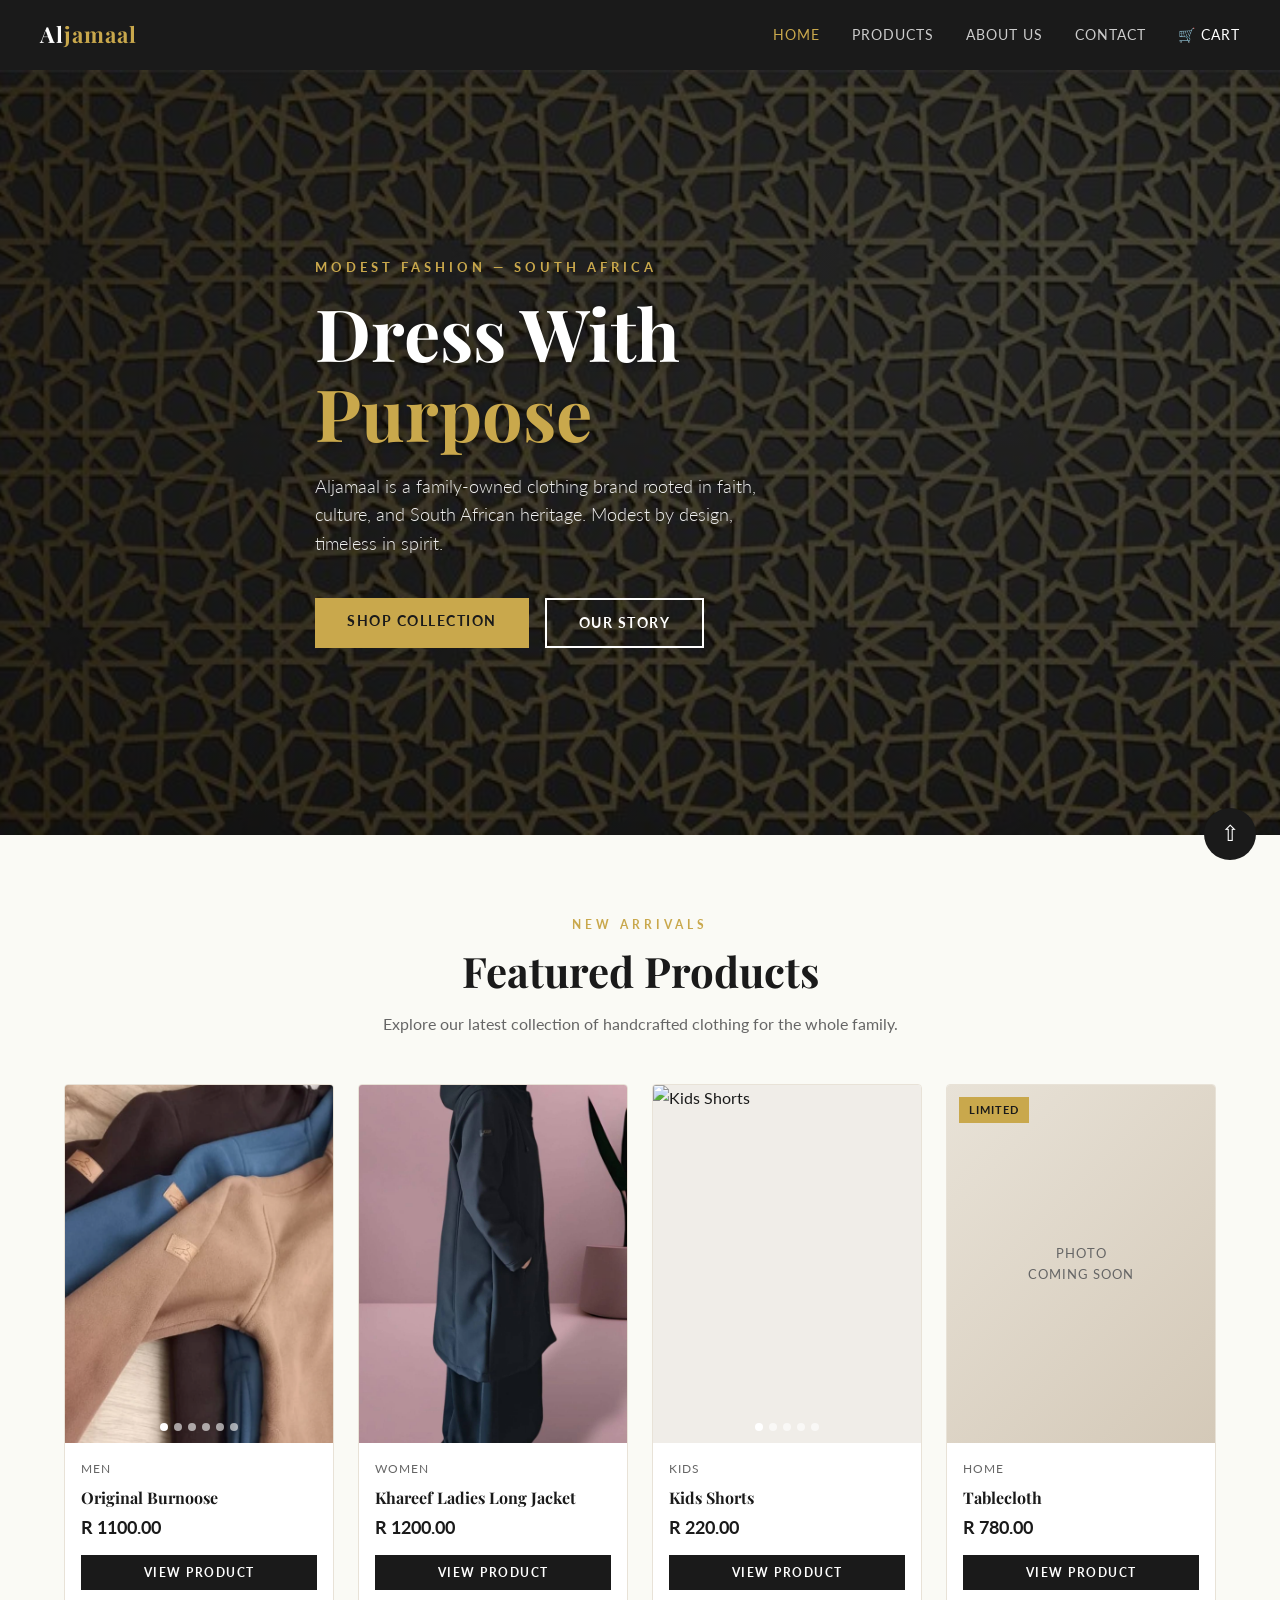
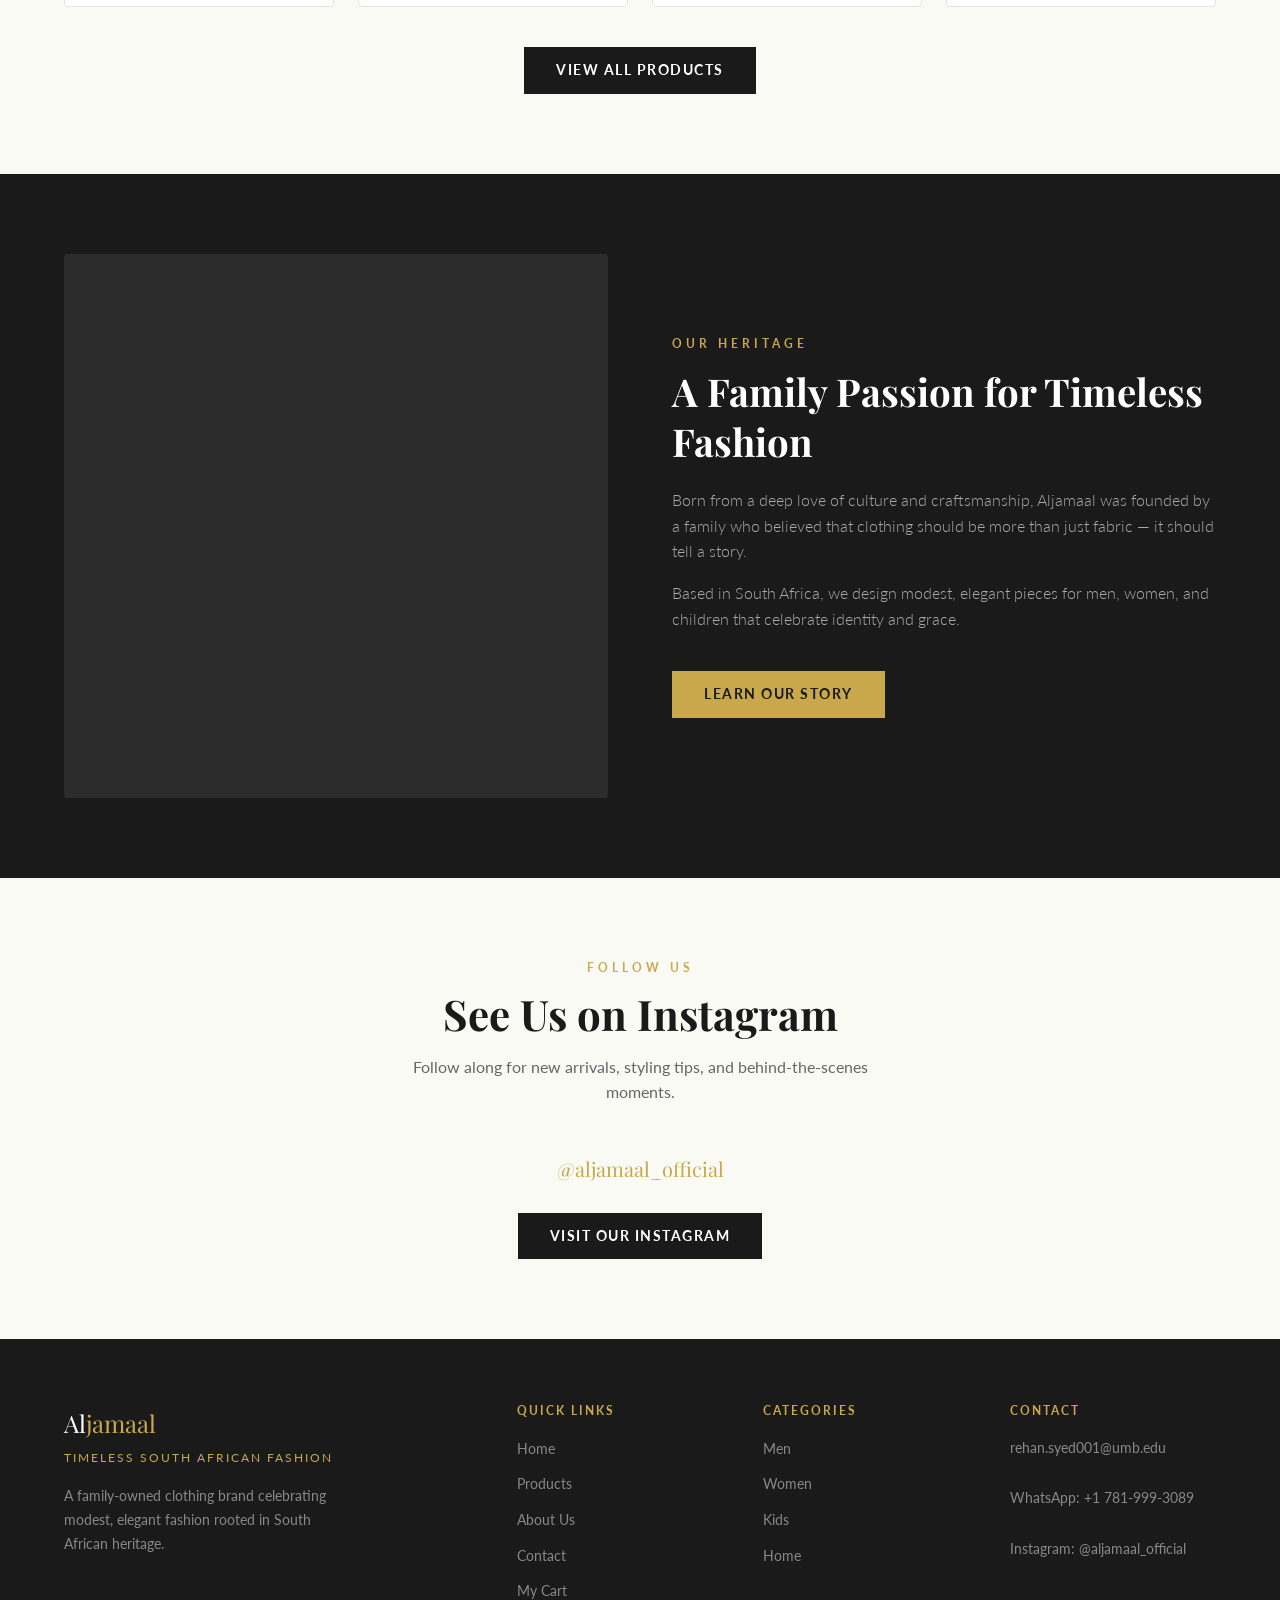
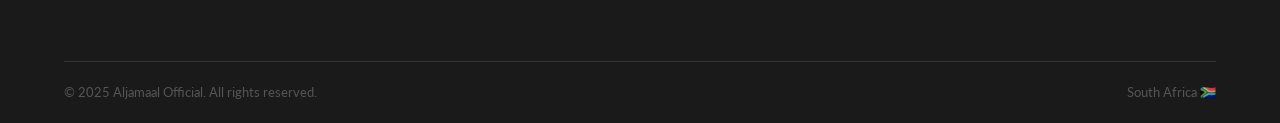
==== commit e2fd7e6e: "Mar 23 - EmailJS contact form, auto-reply, favicon, header bg image, product images (13-15), WhatsAp" ====
--- a/index.html
+++ b/index.html
@@ -4,9 +4,10 @@
 <head>
   <meta charset="UTF-8">
   <meta name="viewport" content="width=device-width, initial-scale=1.0">
-  <title>Aljamaal Official — Timeless South African Fashion</title>
+  <link rel="icon" type="image/png" href="images/BrandIcon.png">
+  <title>Aljamaal Official</title>
   <meta name="description" content="Aljamaal Official is a family-owned South African clothing brand offering elegant, modest fashion for men, women, and kids.">
-  <link rel="stylesheet" href="css/styles.css?v=2">
+  <link rel="stylesheet" href="css/styles.css?v=13">
 </head>
 
 <body>
@@ -173,8 +174,8 @@
           <h4>Contact</h4>
           <address>
             <!-- This is fake email. Replacing it eventually -->
-            <a href="mailto:contact@aljamaal.com" style="color:#888;">Email (coming soon)</a><br><br>
-            <a href="https://wa.me/27000000000" style="color:#888;">WhatsApp (coming soon)</a><br><br>
+            <a href="mailto:rehan.syed001@umb.edu" style="color:#888;">rehan.syed001@umb.edu</a><br><br>
+            <a href="https://wa.me/17819993089" style="color:#888;">WhatsApp: +1 781-999-3089</a><br><br>
             <a href="https://www.instagram.com/aljamaal_official/" target="_blank" style="color:#888;">Instagram: @aljamaal_official</a>
           </address>
         </div>
--- a/css/styles.css
+++ b/css/styles.css
@@ -213,8 +213,8 @@
    HERO SECTION
    ============================================================ */
 .hero {
-  background: linear-gradient(135deg, #1A1A1A 0%, #2C2C2C 50%, #1A1A1A 100%);
-  color: var(--white);
+  background: linear-gradient(rgba(0,0,0,0.72), rgba(0,0,0,0.72)), url('../images/header%20backgroud.jpg') center/cover no-repeat;
+  color: #FFFFFF;
   min-height: 85vh;
   display: flex;
   align-items: center;
@@ -242,6 +242,8 @@
   font-weight: 700;
   margin-bottom: 20px;
   line-height: 1.1;
+  color: #FFFFFF;
+  text-shadow: 0 1px 8px rgba(0,0,0,0.4);
 }
 
 .hero h1 span {
@@ -250,7 +252,7 @@
 
 .hero-desc {
   font-size: 18px;
-  color: #BBBBBB;
+  color: #F0F0F0;
   margin-bottom: 40px;
   max-width: 480px;
   font-weight: 300;
@@ -485,8 +487,8 @@
    PAGE HERO (inner pages)
    ============================================================ */
 .page-hero {
-  background-color: var(--dark);
-  color: var(--white);
+  background: linear-gradient(rgba(0,0,0,0.72), rgba(0,0,0,0.72)), url('../images/header%20backgroud.jpg') center/cover no-repeat;
+  color: #FFFFFF;
   padding: 64px 24px;
   text-align: center;
 }
@@ -501,6 +503,8 @@
 }
 .page-hero h1 {
   font-size: clamp(32px, 5vw, 56px);
+  color: #FFFFFF;
+  text-shadow: 0 1px 8px rgba(0,0,0,0.4);
 }
 
 /* ============================================================
@@ -1027,24 +1031,23 @@
 
 /* ── Card Slider (products grid) ──────────────────────── */
 .card-slider {
-  position: relative;
-  width: 100%;
-  height: 100%;
-  overflow: hidden;
-}
-.card-slider .slide {
   position: absolute;
   top: 0;
   left: 0;
   width: 100%;
   height: 100%;
-  opacity: 0;
-  pointer-events: none;
-  transition: opacity 0.3s ease;
+  overflow: hidden;
+}
+.card-slider .slide {
+  display: none;
+  position: absolute;
+  top: 0;
+  left: 0;
+  width: 100%;
+  height: 100%;
 }
 .card-slider .slide.active {
-  opacity: 1;
-  pointer-events: auto;
+  display: block;
 }
 .card-slider-btn {
   position: absolute;
@@ -1332,3 +1335,33 @@
     height: 10px;
   }
 }
+
+/* ============================================================
+   STT BTN — scroll-to-top btn (fixed, bottom-right)
+   Injected via script.js, visible after scrolling 300px
+   ============================================================ */
+#stt-btn {
+  position: fixed;
+  bottom: 40px;
+  right: 24px;
+  z-index: 999;
+  width: 52px;
+  height: 52px;
+  border-radius: 50%;
+  background-color: var(--dark);
+  color: var(--white);
+  border: none;
+  cursor: pointer;
+  font-size: 22px;
+  display: flex;
+  align-items: center;
+  justify-content: center;
+  opacity: 1;
+  visibility: visible;
+  transition: background-color 0.3s ease;
+}
+
+#stt-btn:hover {
+  background-color: var(--gold);
+  color: var(--dark);
+}
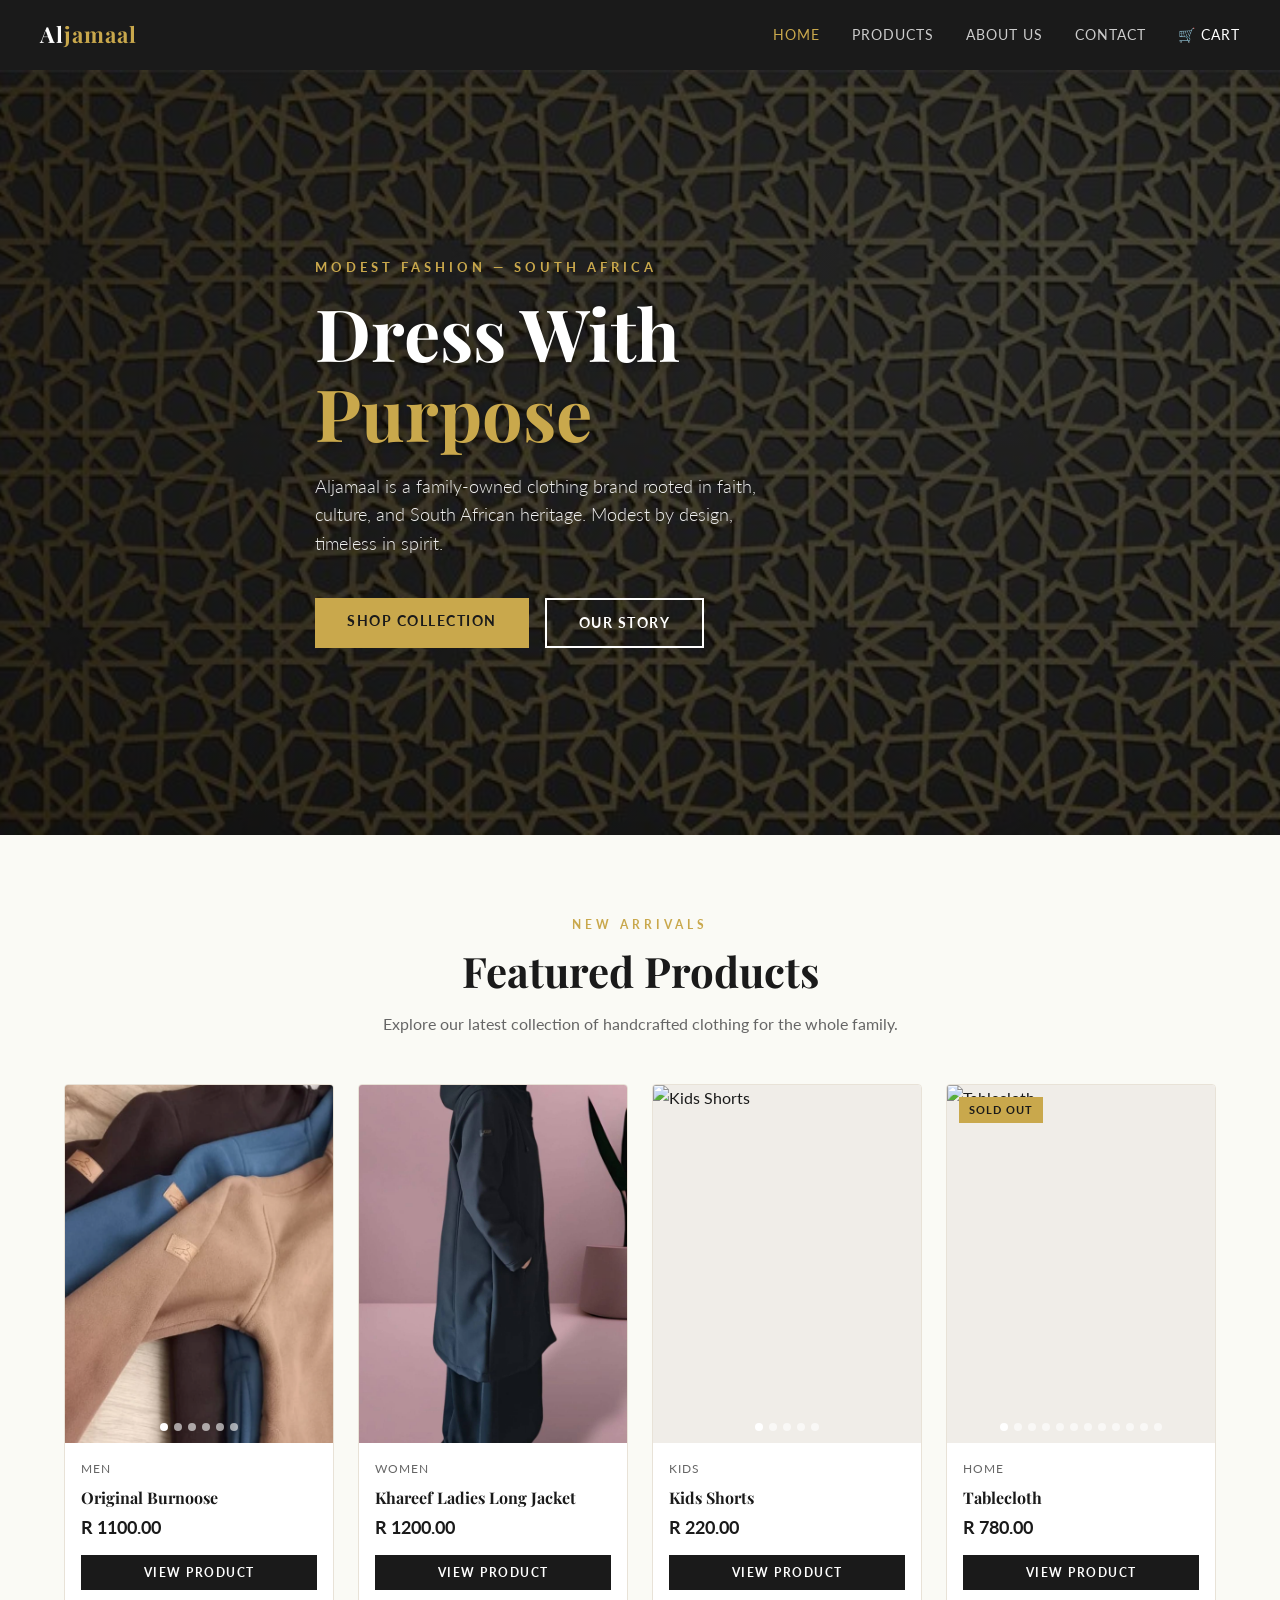
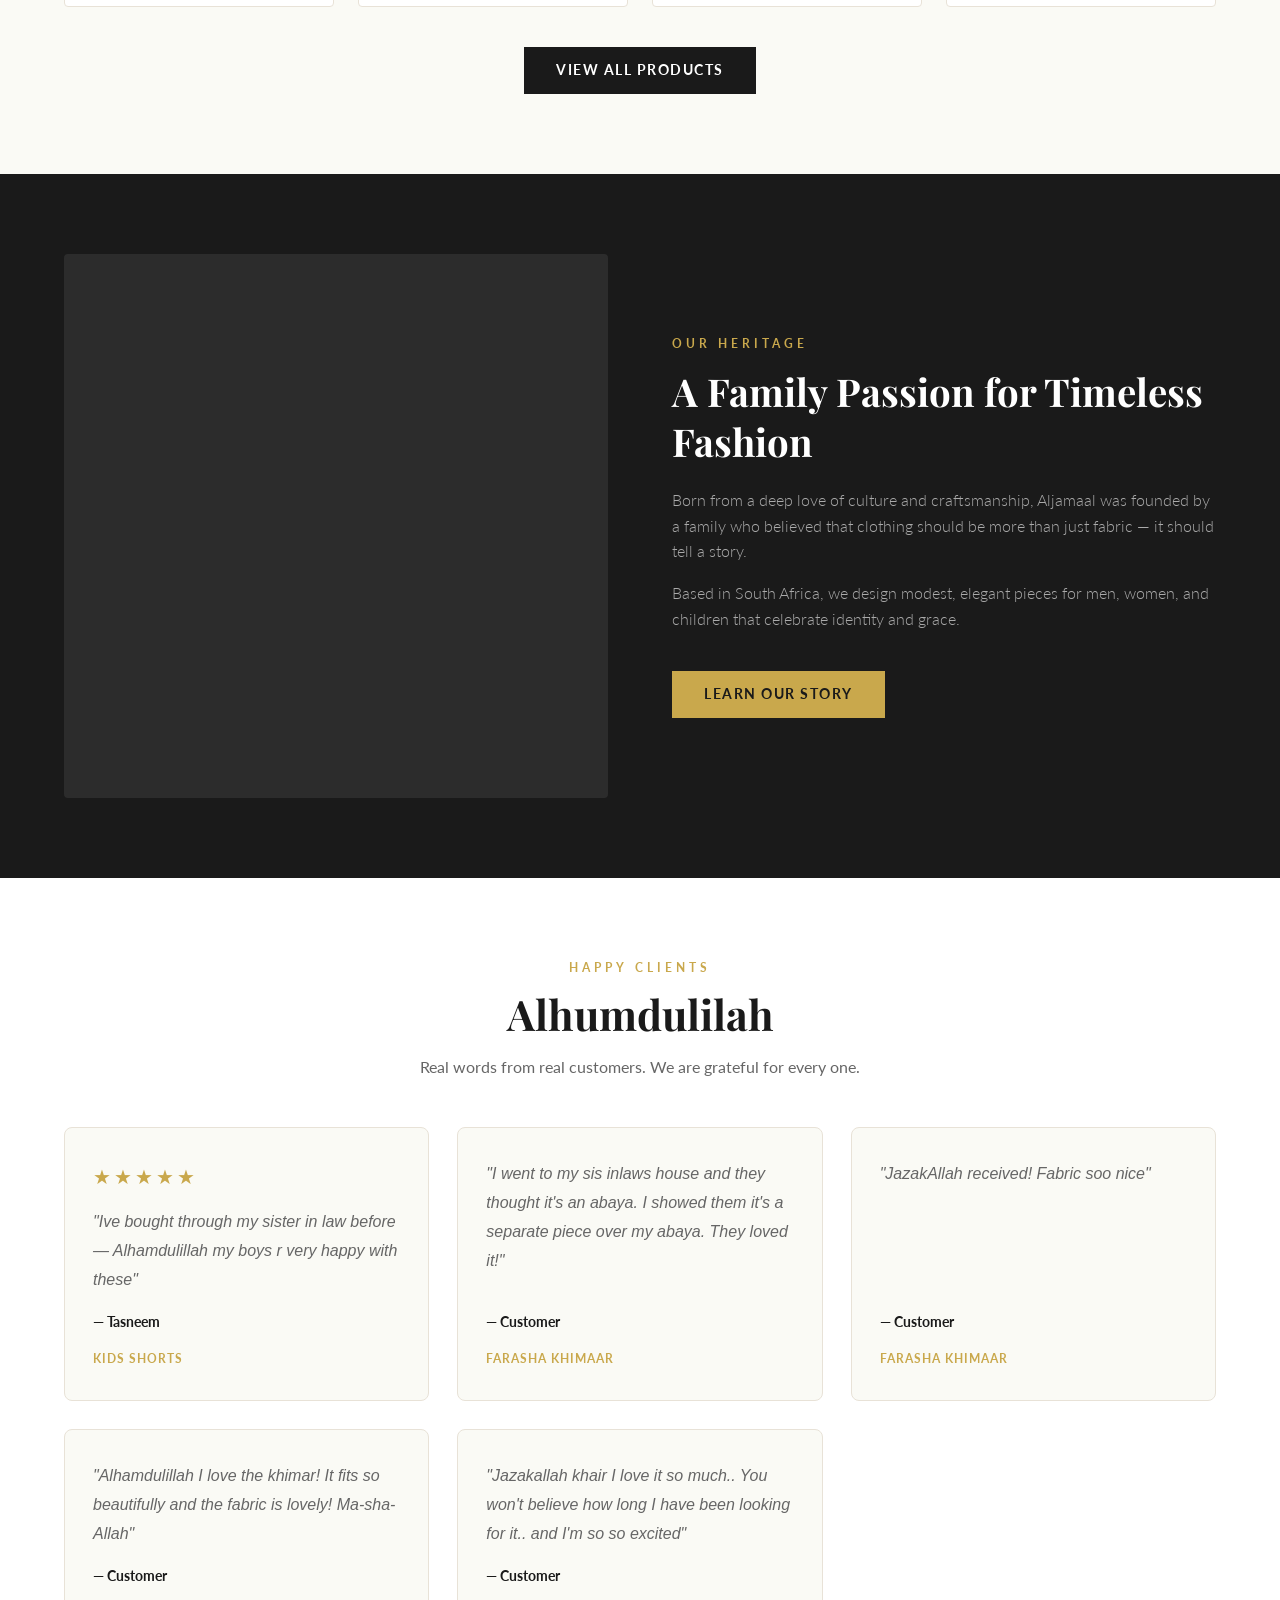
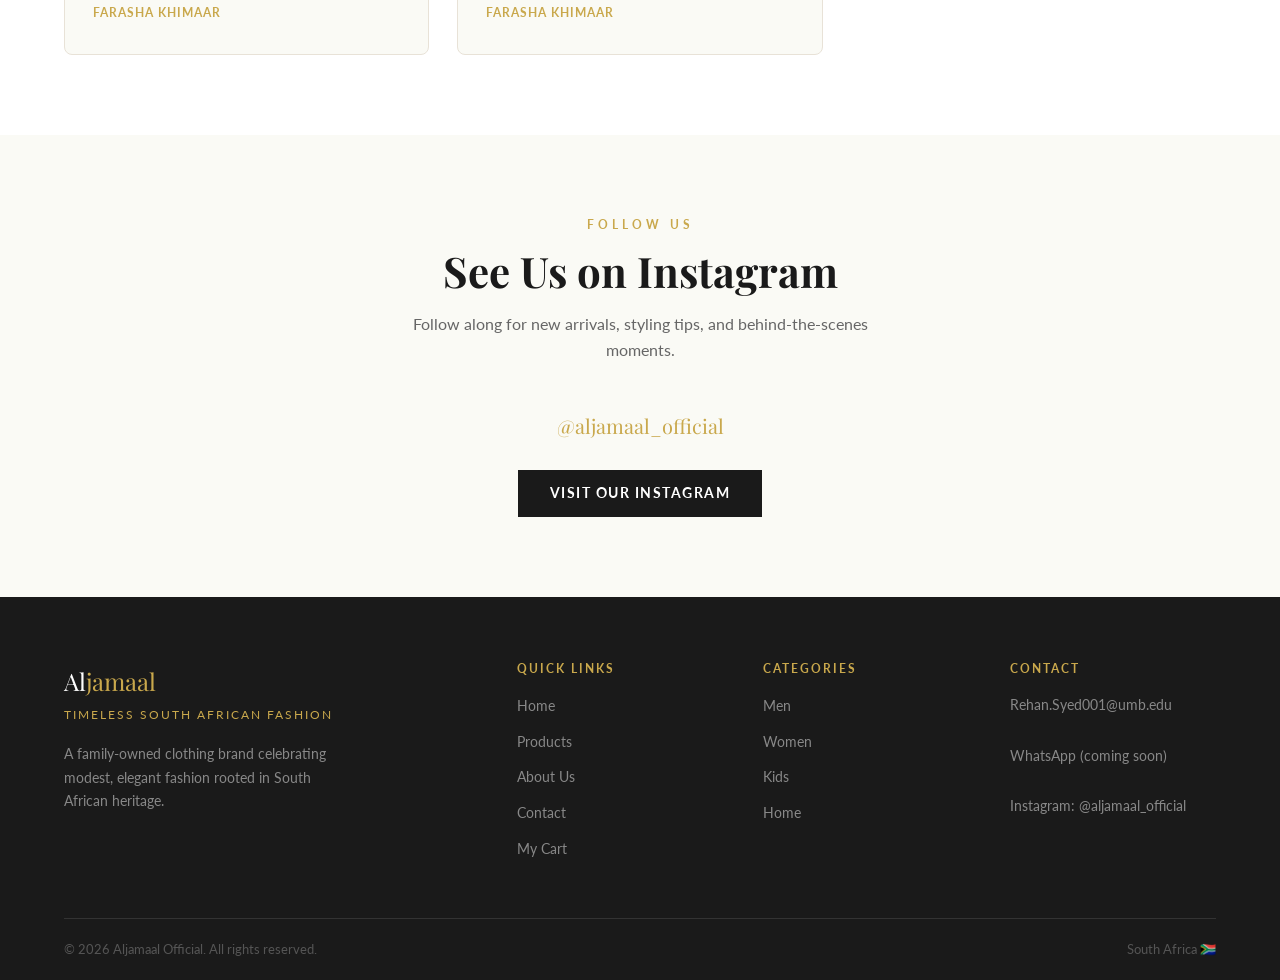
==== commit 0055b930: "Mar 30 - TCG shipment booking, thankyou page UI, bug fixes 30-31-37, master reference Co-Authored-By" ====
--- a/index.html
+++ b/index.html
@@ -5,16 +5,15 @@
   <meta charset="UTF-8">
   <meta name="viewport" content="width=device-width, initial-scale=1.0">
   <link rel="icon" type="image/png" href="images/BrandIcon.png">
-  <title>Aljamaal Official</title>
+  <title>Aljamaal Official — Timeless South African Fashion</title>
   <meta name="description" content="Aljamaal Official is a family-owned South African clothing brand offering elegant, modest fashion for men, women, and kids.">
-  <link rel="stylesheet" href="css/styles.css?v=13">
+  <link rel="stylesheet" href="css/styles.css?v=14">
 </head>
 
 <body>
 
   <!-- ====================================================
-       NAVIGATION BAR
-       ==================================================== -->
+       NAV BAR================================ -->
   <nav class="navbar">
     <div class="navbar-inner">
 
@@ -46,8 +45,7 @@
   </nav>
 
   <!-- ====================================================
-       HERO SECTION
-       ==================================================== -->
+       HERO SECT.====================================== -->
   <section class="hero">
     <div class="container">
       <div class="hero-content">
@@ -66,8 +64,7 @@
   </section>
 
   <!-- ====================================================
-       FEATURED PRODUCTS
-       ==================================================== -->
+       FEAT PRODUCTS  ================================================== -->
   <section>
     <div class="container">
       <div class="section-header">
@@ -86,8 +83,7 @@
   </section>
 
   <!-- ====================================================
-       ABOUT TEASER
-       ==================================================== -->
+       ABOUT TEASER ================================================ -->
   <section class="about-teaser">
     <div class="container">
       <div class="about-teaser-inner">
@@ -120,8 +116,71 @@
   </section>
 
   <!-- ====================================================
-       INSTAGRAM / SOCIAL SECTION
+       CUSTOMER REVIEWS SECTION
        ==================================================== -->
+  <section class="reviews-section">
+    <div class="container">
+
+      <div class="section-header">
+        <span class="label">Happy Clients</span>
+        <h2>Alhumdulilah</h2>
+        <p>Real words from real customers. We are grateful for every one.</p>
+      </div>
+
+      <div class="reviews-grid">
+
+        <!-- Review 1 — Tasneem (has stars) -->
+        <div class="review-card">
+          <div class="review-body">
+            <div class="review-stars">&#9733;&#9733;&#9733;&#9733;&#9733;</div>
+            <p class="review-text">"Ive bought through my sister in law before — Alhamdulillah my boys r very happy with these"</p>
+            <p class="review-name">— Tasneem</p>
+            <p class="review-product">Kids Shorts</p>
+          </div>
+        </div>
+
+        <!-- Review 2 — Khimaar customer -->
+        <div class="review-card">
+          <div class="review-body">
+            <p class="review-text">"I went to my sis inlaws house and they thought it's an abaya. I showed them it's a separate piece over my abaya. They loved it!"</p>
+            <p class="review-name">— Customer</p>
+            <p class="review-product">Farasha Khimaar</p>
+          </div>
+        </div>
+
+        <!-- Review 3 — Khimaar customer -->
+        <div class="review-card">
+          <div class="review-body">
+            <p class="review-text">"JazakAllah received! Fabric soo nice"</p>
+            <p class="review-name">— Customer</p>
+            <p class="review-product">Farasha Khimaar</p>
+          </div>
+        </div>
+
+        <!-- Review 4 — Khimaar customer -->
+        <div class="review-card">
+          <div class="review-body">
+            <p class="review-text">"Alhamdulillah I love the khimar! It fits so beautifully and the fabric is lovely! Ma-sha-Allah"</p>
+            <p class="review-name">— Customer</p>
+            <p class="review-product">Farasha Khimaar</p>
+          </div>
+        </div>
+
+        <!-- Review 5 — Customer -->
+        <div class="review-card">
+          <div class="review-body">
+            <p class="review-text">"Jazakallah khair I love it so much.. You won't believe how long I have been looking for it.. and I'm so so excited"</p>
+            <p class="review-name">— Customer</p>
+            <p class="review-product">Farasha Khimaar</p>
+          </div>
+        </div>
+
+      </div>
+    </div>
+  </section>
+
+  <!-- ====================================================
+       INSTA / SOCIAL SECT.==================================================== -->
   <section class="instagram-section">
     <div class="container">
       <div class="section-header">
@@ -137,8 +196,7 @@
   </section>
 
   <!-- ====================================================
-       FOOTER
-       ==================================================== -->
+       FOOTEr ==================================================== -->
   <footer class="footer">
     <div class="container">
       <div class="footer-grid">
@@ -173,9 +231,8 @@
         <div class="footer-col">
           <h4>Contact</h4>
           <address>
-            <!-- This is fake email. Replacing it eventually -->
-            <a href="mailto:rehan.syed001@umb.edu" style="color:#888;">rehan.syed001@umb.edu</a><br><br>
-            <a href="https://wa.me/17819993089" style="color:#888;">WhatsApp: +1 781-999-3089</a><br><br>
+            <a href="mailto:Rehan.Syed001@umb.edu" style="color:#888;">Rehan.Syed001@umb.edu</a><br><br>
+            <a href="https://wa.me/27000000000" style="color:#888;">WhatsApp (coming soon)</a><br><br>
             <a href="https://www.instagram.com/aljamaal_official/" target="_blank" style="color:#888;">Instagram: @aljamaal_official</a>
           </address>
         </div>
@@ -183,7 +240,7 @@
       </div>
 
       <div class="footer-bottom">
-        <p>&copy; 2025 Aljamaal Official. All rights reserved.</p>
+        <p>&copy; 2026 Aljamaal Official. All rights reserved.</p>
         <p>South Africa 🇿🇦</p>
       </div>
     </div>
--- a/css/styles.css
+++ b/css/styles.css
@@ -35,6 +35,7 @@
   color: var(--dark);
   font-size: 16px;
   line-height: 1.6;
+  overflow-x: hidden;
 }
 
 h1, h2, h3, h4, h5 {
@@ -170,6 +171,15 @@
 .cart-link {
   position: relative;
   color: var(--white) !important;
+}
+
+/* Mobile-only cart icon in navbar */
+.mobile-cart-link {
+  display: none;
+  position: relative;
+  color: var(--white);
+  font-size: 18px;
+  text-decoration: none;
 }
 .cart-badge {
   position: absolute;
@@ -348,6 +358,7 @@
   letter-spacing: 1px;
   text-transform: uppercase;
   padding: 4px 10px;
+  z-index: 2;
 }
 
 .product-card-info {
@@ -733,13 +744,19 @@
 
 .remove-btn {
   background: none;
-  border: none;
+  border: 1px solid var(--border);
+  border-radius: 4px;
   cursor: pointer;
   color: var(--grey);
-  font-size: 18px;
-  transition: color 0.2s;
-}
-.remove-btn:hover { color: var(--red); }
+  font-size: 16px;
+  width: 34px;
+  height: 34px;
+  display: flex;
+  align-items: center;
+  justify-content: center;
+  transition: color 0.2s, border-color 0.2s;
+}
+.remove-btn:hover { color: var(--red); border-color: var(--red); }
 
 /* Cart Summary box */
 .cart-summary {
@@ -1244,6 +1261,9 @@
   .checkout-layout,
   .product-detail {
     grid-template-columns: 1fr;
+  }
+  .order-summary-box {
+    position: static;
   }
   .values-grid {
     grid-template-columns: 1fr 1fr;
@@ -1280,6 +1300,11 @@
     border-bottom: 1px solid #333333;
   }
   .navbar-links a:last-child { border-bottom: none; }
+  /* Fix badge position inside mobile dropdown */
+  .cart-link { display: flex; align-items: center; gap: 8px; }
+  .cart-link .cart-badge { position: relative; top: auto; right: auto; }
+  /* Show mobile cart icon — pushed to the right next to hamburger */
+  .mobile-cart-link { display: flex; align-items: center; margin-left: auto; margin-right: 16px; }
 
   /* Hero */
   .hero {
@@ -1305,8 +1330,13 @@
 
   /* Cart/Checkout */
   .form-row { grid-template-columns: 1fr; }
-  .cart-table th:last-child,
-  .cart-table td:last-child { display: none; }
+  .cart-table th,
+  .cart-table td { padding: 12px 8px; }
+  .cart-item-info { gap: 8px; }
+  .cart-item-info img,
+  .cart-item-img { width: 55px !important; min-width: 55px !important; height: 65px !important; }
+  .qty-control button { width: 28px; height: 28px; font-size: 14px; }
+  .qty-control span { min-width: 24px; font-size: 14px; }
 }
 
 @media (max-width: 480px) {
@@ -1356,12 +1386,134 @@
   display: flex;
   align-items: center;
   justify-content: center;
+  opacity: 0;
+  visibility: hidden;
+  transition: opacity 0.3s ease, visibility 0.3s ease, background-color 0.3s ease;
+}
+
+#stt-btn.visible {
   opacity: 1;
   visibility: visible;
-  transition: background-color 0.3s ease;
 }
 
 #stt-btn:hover {
   background-color: var(--gold);
   color: var(--dark);
 }
+
+/* ============================================================
+   SHIPPING OPTIONS — checkout page
+   ============================================================ */
+.shipping-option {
+  display: flex;
+  justify-content: space-between;
+  align-items: center;
+  padding: 14px 16px;
+  border: 1px solid #E8E2D7;
+  border-radius: 8px;
+  margin-bottom: 10px;
+  cursor: pointer;
+  transition: border-color 0.2s ease, background-color 0.2s ease;
+}
+.shipping-option:hover {
+  border-color: var(--gold);
+  background-color: #FAFAF8;
+}
+.shipping-option.selected {
+  border-color: var(--gold);
+  background-color: #FFF8E7;
+}
+.shipping-option-info {
+  display: flex;
+  flex-direction: column;
+  gap: 3px;
+}
+.shipping-option-info strong {
+  font-size: 15px;
+  color: var(--dark);
+}
+.shipping-option-info span {
+  font-size: 12px;
+  color: #888;
+}
+.shipping-option-price {
+  font-weight: 700;
+  font-size: 15px;
+  color: var(--dark);
+  white-space: nowrap;
+}
+
+/* ============================================================
+   CUSTOMER REVIEWS SECTION
+   ============================================================ */
+
+.reviews-section {
+  padding: 80px 0;
+  background-color: var(--white);
+}
+
+/* Grid: 3 columns on desktop, 1 on mobile */
+.reviews-grid {
+  display: grid;
+  grid-template-columns: repeat(3, 1fr);
+  gap: 28px;
+  margin-top: 48px;
+}
+
+/* Each card */
+.review-card {
+  background-color: var(--cream);
+  border: 1px solid var(--border);
+  border-radius: 8px;
+  display: flex;
+  flex-direction: column;
+}
+
+/* Text area — fills the whole card */
+.review-body {
+  padding: 32px 28px;
+  display: flex;
+  flex-direction: column;
+  gap: 16px;
+  flex: 1;
+}
+
+/* Gold stars (only shown on Tasneem's card) */
+.review-stars {
+  color: var(--gold);
+  font-size: 20px;
+  letter-spacing: 3px;
+}
+
+/* The review quote */
+.review-text {
+  font-size: 16px;
+  color: var(--grey);
+  line-height: 1.8;
+  font-style: italic;
+  flex: 1;
+}
+
+/* Customer name at the bottom */
+.review-name {
+  font-size: 14px;
+  font-weight: 700;
+  color: var(--dark);
+  margin-top: auto;
+}
+
+/* Product label */
+.review-product {
+  font-size: 12px;
+  color: var(--gold);
+  font-weight: 700;
+  text-transform: uppercase;
+  letter-spacing: 1px;
+}
+
+/* Mobile: stack cards into 1 column */
+@media (max-width: 768px) {
+  .reviews-grid {
+    grid-template-columns: 1fr;
+  }
+}
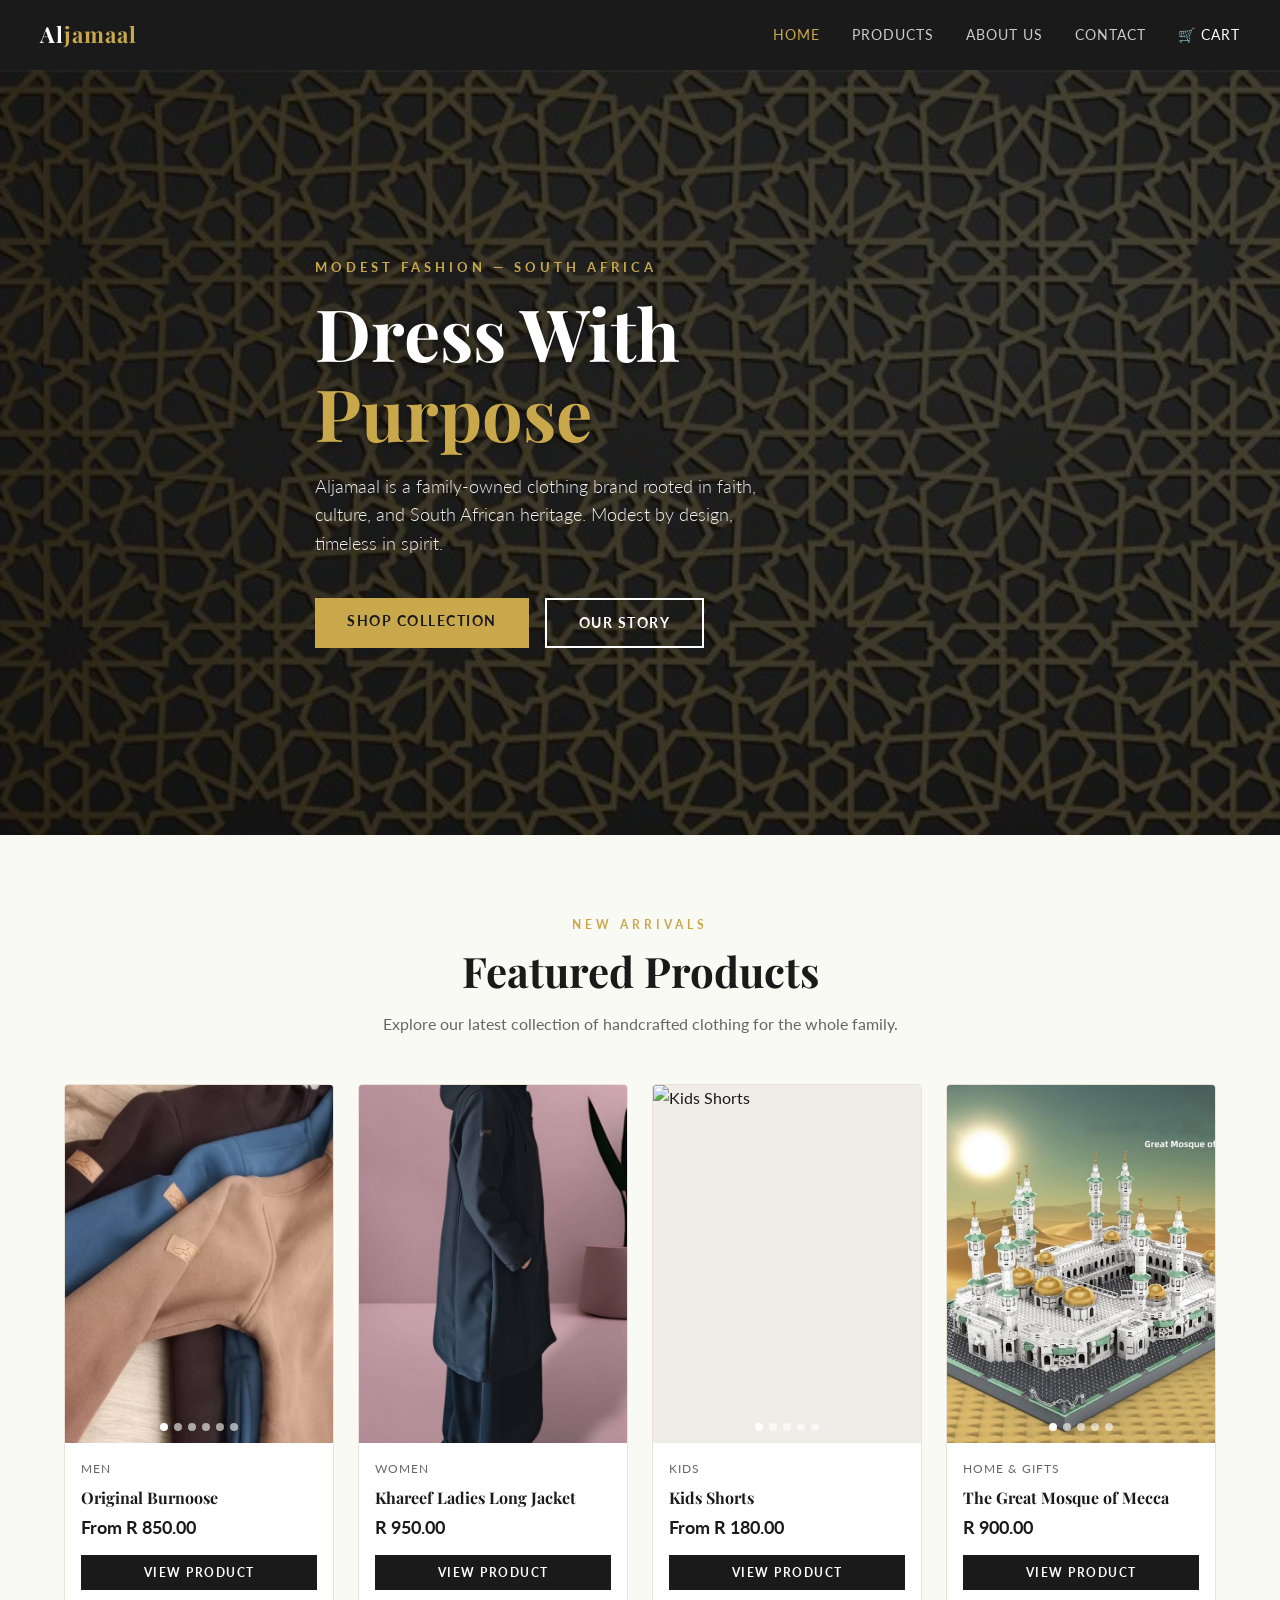
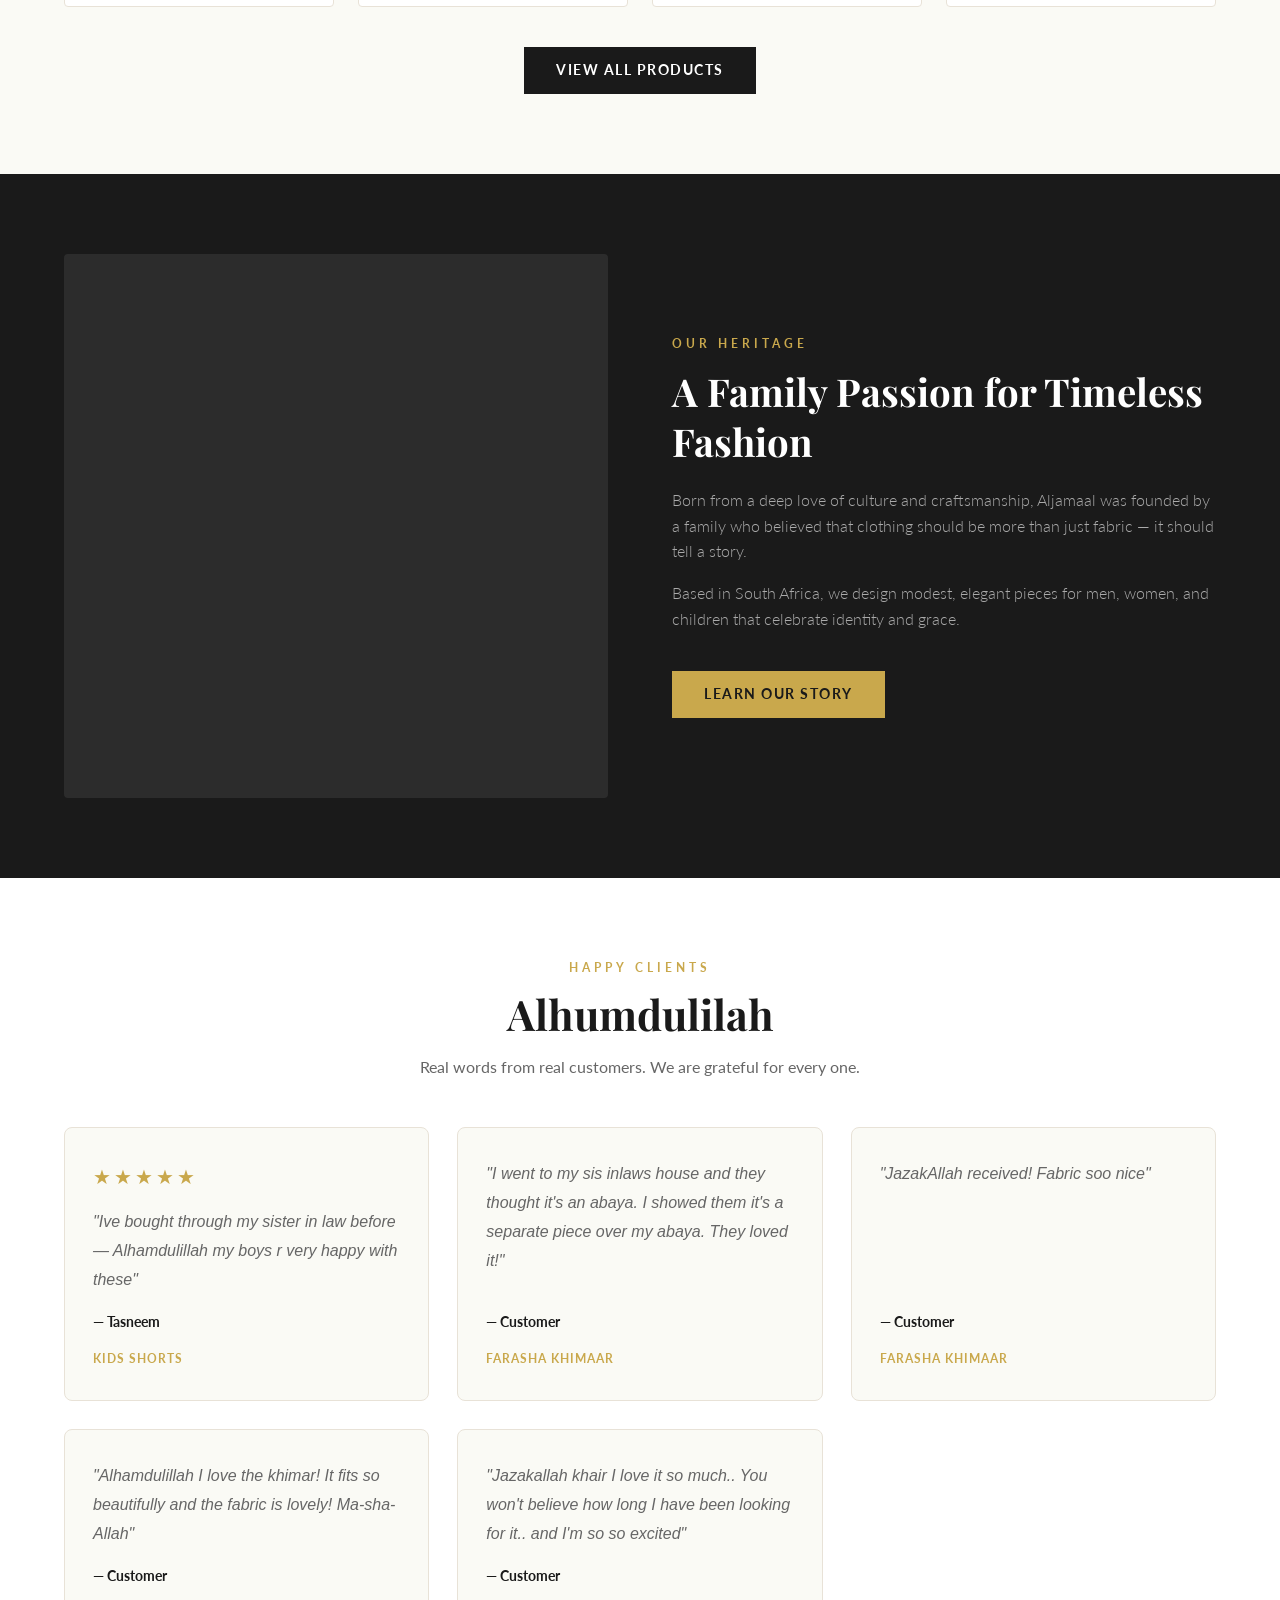
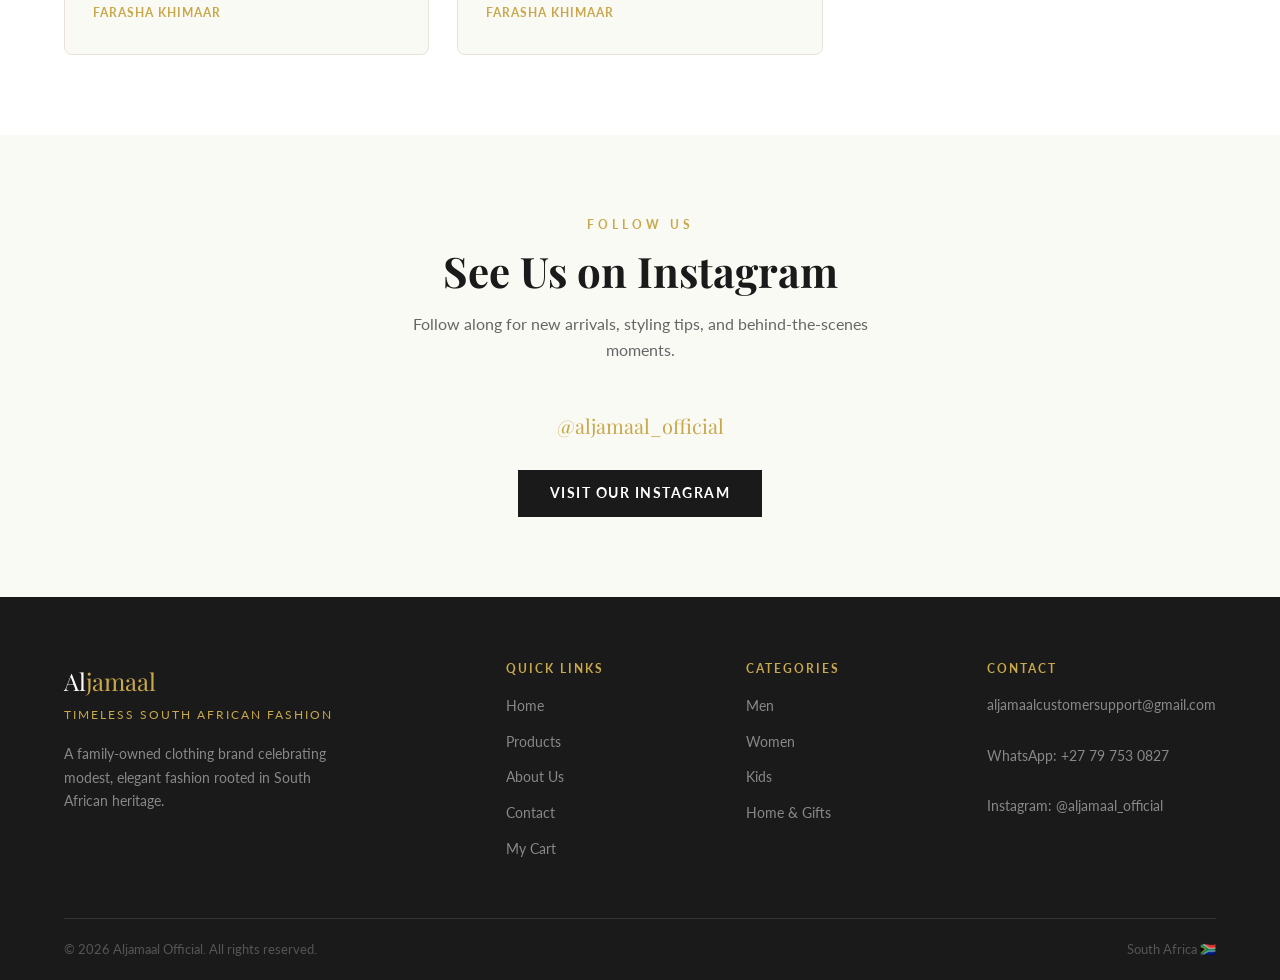
==== commit c4ecfb87: "Add new products, images, and descriptions - Add Mosque of Mecca, Kaaba, and Lightweight Jacket prod" ====
--- a/index.html
+++ b/index.html
@@ -224,15 +224,15 @@
             <li><a href="products.html?category=Men">Men</a></li>
             <li><a href="products.html?category=Women">Women</a></li>
             <li><a href="products.html?category=Kids">Kids</a></li>
-            <li><a href="products.html?category=Home">Home</a></li>
+            <li><a href="products.html?category=Home+%26+Gifts">Home &amp; Gifts</a></li>
           </ul>
         </div>
 
         <div class="footer-col">
           <h4>Contact</h4>
           <address>
-            <a href="mailto:Rehan.Syed001@umb.edu" style="color:#888;">Rehan.Syed001@umb.edu</a><br><br>
-            <a href="https://wa.me/27000000000" style="color:#888;">WhatsApp (coming soon)</a><br><br>
+            <a href="mailto:aljamaalcustomersupport@gmail.com" style="color:#888;">aljamaalcustomersupport@gmail.com</a><br><br>
+            <a href="https://wa.me/27797530827" style="color:#888;">WhatsApp: +27 79 753 0827</a><br><br>
             <a href="https://www.instagram.com/aljamaal_official/" target="_blank" style="color:#888;">Instagram: @aljamaal_official</a>
           </address>
         </div>
--- a/css/styles.css
+++ b/css/styles.css
@@ -100,6 +100,15 @@
 }
 .btn-dark:hover {
   background-color: var(--gold);
+  color: var(--dark);
+}
+
+.btn-secondary {
+  background-color: #E8E2D7;
+  color: var(--dark);
+}
+.btn-secondary:hover {
+  background-color: #d4cdc0;
   color: var(--dark);
 }
 
@@ -1330,11 +1339,46 @@
 
   /* Cart/Checkout */
   .form-row { grid-template-columns: 1fr; }
-  .cart-table th,
-  .cart-table td { padding: 12px 8px; }
-  .cart-item-info { gap: 8px; }
+
+  /* Cart — card layout on mobile (table → stacked cards) */
+  .cart-table thead { display: none; }
+  .cart-table,
+  .cart-table tbody,
+  .cart-table tr,
+  .cart-table td { display: block; width: 100%; box-sizing: border-box; }
+  .cart-table tr {
+    border: 1px solid var(--border);
+    border-radius: 4px;
+    margin-bottom: 16px;
+    padding: 4px 0;
+  }
+  .cart-table td {
+    display: flex;
+    justify-content: space-between;
+    align-items: center;
+    padding: 10px 14px;
+    border-bottom: none;
+  }
+  .cart-table td:first-child {
+    padding-bottom: 12px;
+    border-bottom: 1px solid var(--border);
+  }
+  .cart-table td:not(:first-child)::before {
+    font-size: 11px;
+    text-transform: uppercase;
+    letter-spacing: 1px;
+    color: var(--grey);
+    font-weight: 600;
+    flex-shrink: 0;
+  }
+  .cart-table td:nth-child(2)::before { content: "Price"; }
+  .cart-table td:nth-child(3)::before { content: "Qty"; }
+  .cart-table td:nth-child(4)::before { content: "Total"; }
+  .cart-table td:nth-child(5) { justify-content: flex-end; padding-top: 6px; }
+
+  .cart-item-info { gap: 10px; }
   .cart-item-info img,
-  .cart-item-img { width: 55px !important; min-width: 55px !important; height: 65px !important; }
+  .cart-item-img { width: 60px !important; min-width: 60px !important; height: 72px !important; }
   .qty-control button { width: 28px; height: 28px; font-size: 14px; }
   .qty-control span { min-width: 24px; font-size: 14px; }
 }
